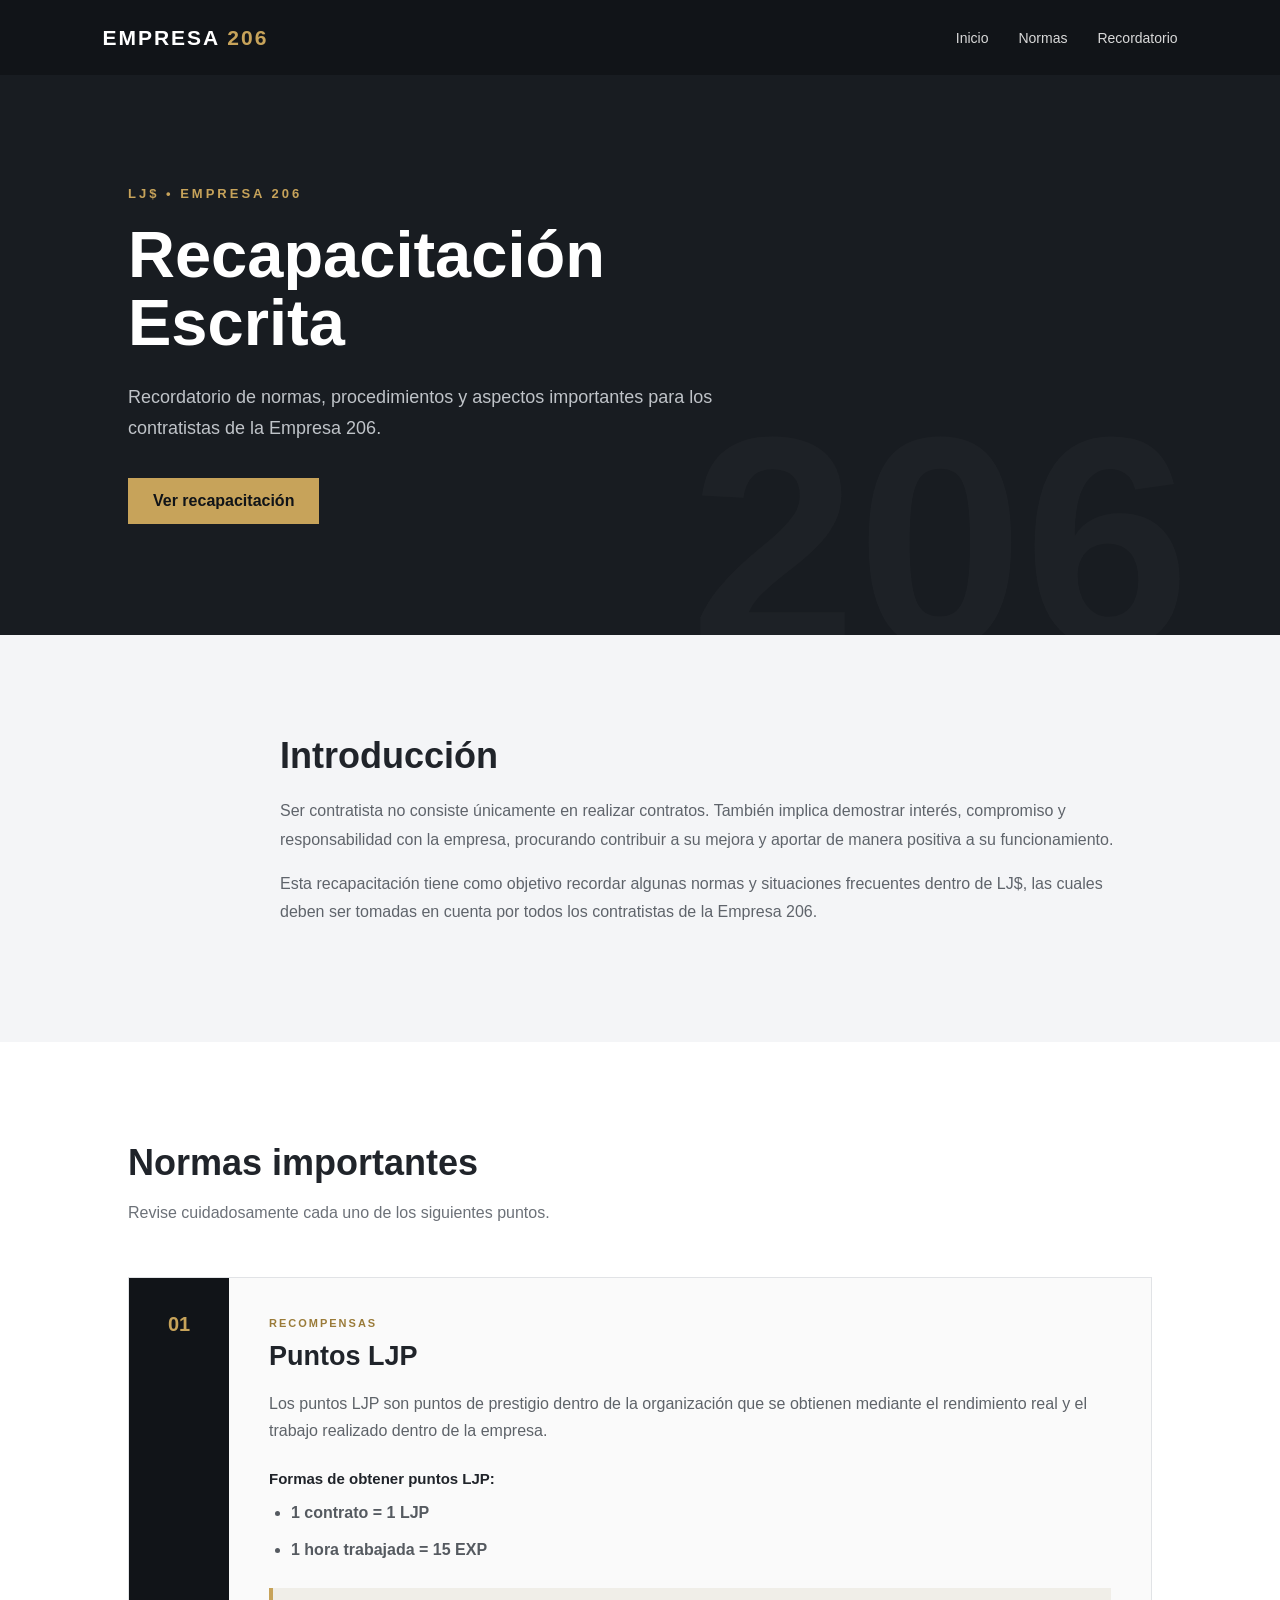
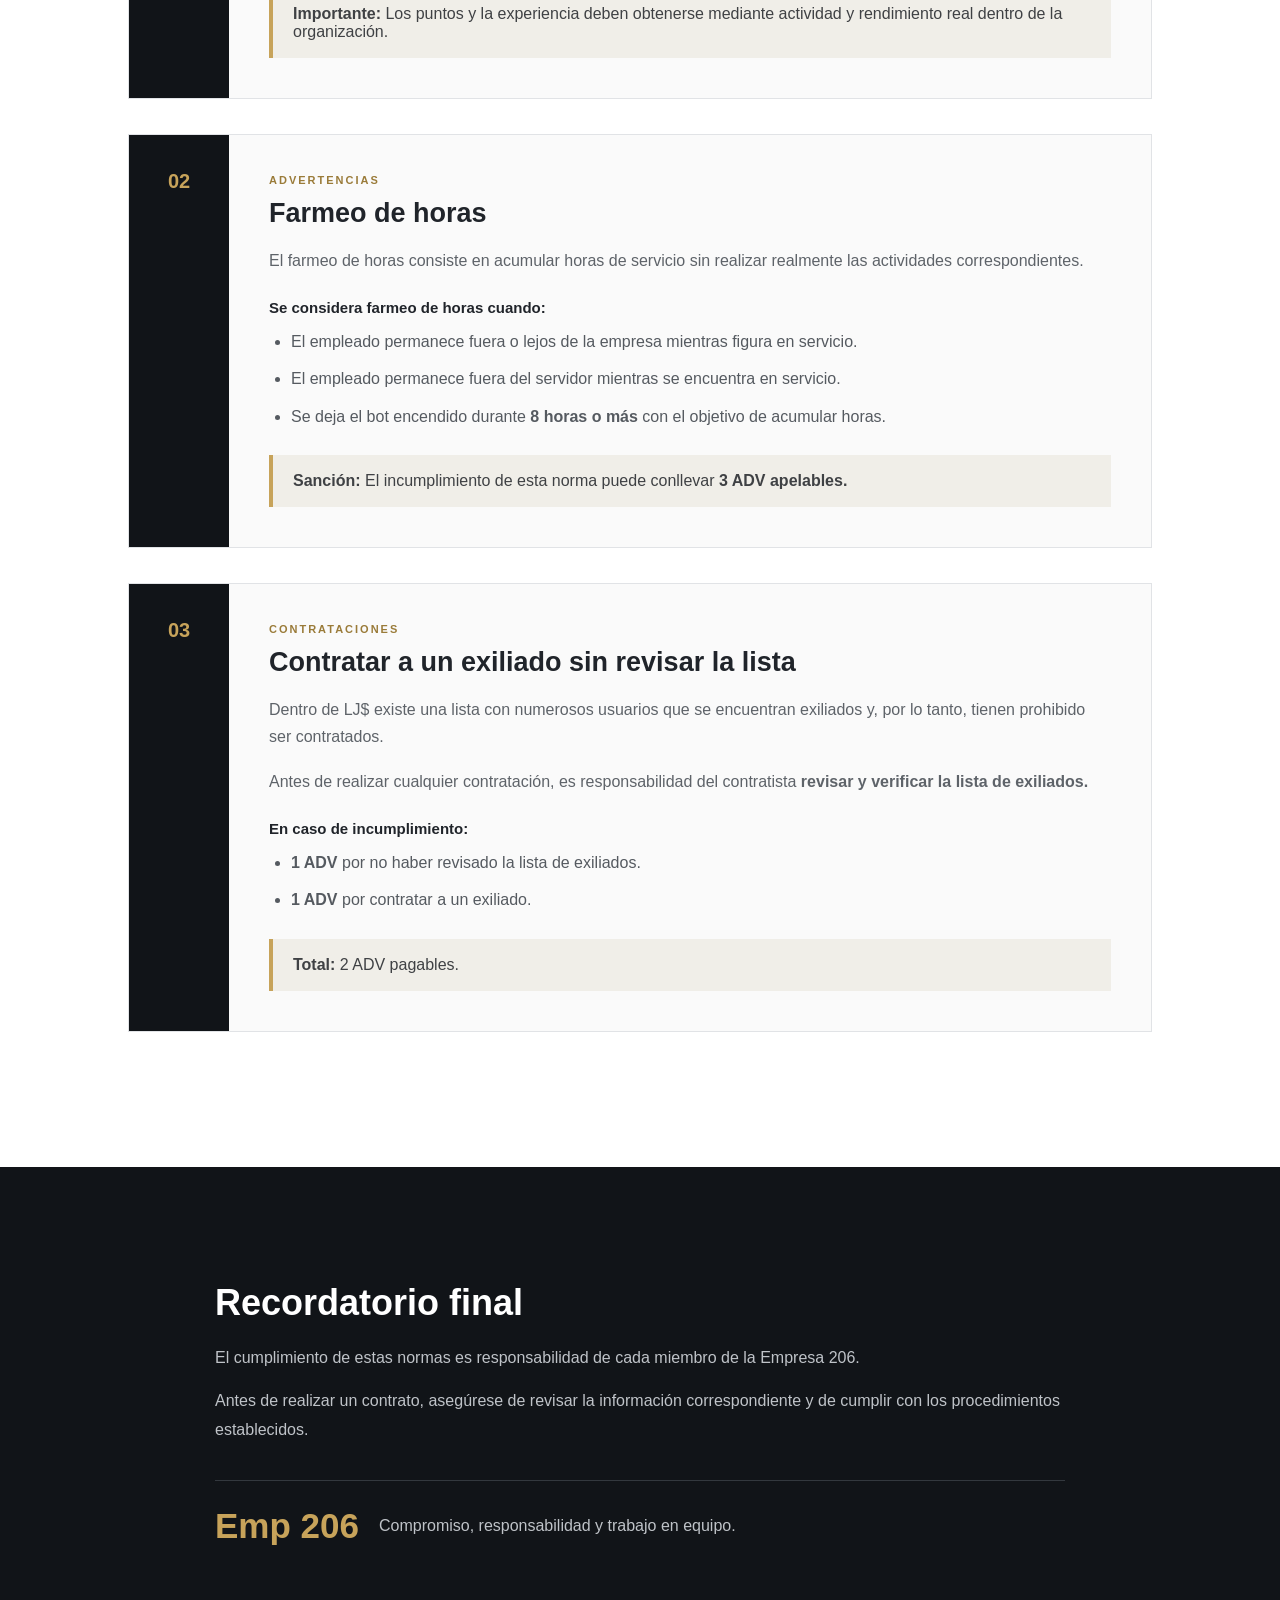
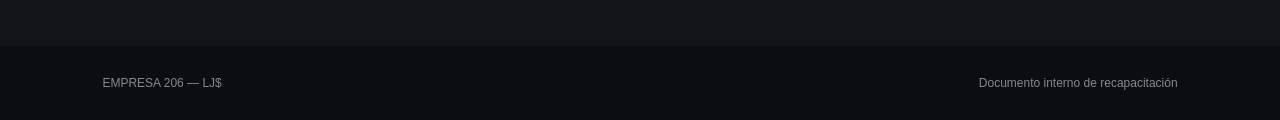
==== index.html @ 74a5daae "Add files via upload" ====
<!DOCTYPE html>
<html lang="es">
<head>
    <meta charset="UTF-8">
    <meta name="viewport" content="width=device-width, initial-scale=1.0">

    <title>Recapacitación - Empresa 206</title>

    <link rel="icon" type="image/png" href="image.png">

    <link rel="stylesheet" href="Style.css">
</head>

<body>

    <!-- ENCABEZADO -->

    <header>

        <div class="logo">
            EMPRESA <span>206</span>
        </div>

        <nav>
            <a href="#inicio">Inicio</a>
            <a href="#normas">Normas</a>
            <a href="#recordatorio">Recordatorio</a>
        </nav>

    </header>


    <!-- CONTENIDO PRINCIPAL -->

    <main>

        <!-- PORTADA -->

        <section class="hero" id="inicio">

            <div class="hero-contenido">

                <p class="etiqueta">
                    LJ$ • EMPRESA 206
                </p>

                <h1>
                    Recapacitación<br>
                    Escrita
                </h1>

                <p>
                    Recordatorio de normas, procedimientos y aspectos
                    importantes para los contratistas de la Empresa 206.
                </p>

                <a href="#normas" class="boton">
                    Ver recapacitación
                </a>

            </div>

        </section>


        <!-- INTRODUCCIÓN -->

        <section class="introduccion">

            <p class="numero">
            </p>

            <div>

                <h2>
                    Introducción
                </h2>

                <p>
                    Ser contratista no consiste únicamente en realizar
                    contratos. También implica demostrar interés,
                    compromiso y responsabilidad con la empresa, procurando
                    contribuir a su mejora y aportar de manera positiva a
                    su funcionamiento.
                </p>

                <p>
                    Esta recapacitación tiene como objetivo recordar algunas
                    normas y situaciones frecuentes dentro de LJ$, las cuales
                    deben ser tomadas en cuenta por todos los contratistas de la
                    Empresa 206.
                </p>

            </div>

        </section>


        <!-- NORMAS -->

        <section class="normas" id="normas">

            <div class="titulo-seccion">

                <p class="numero">
                </p>

                <h2>
                    Normas importantes
                </h2>

                <p>
                    Revise cuidadosamente cada uno de los siguientes puntos.
                </p>

            </div>


            <!-- NORMA 1 -->

            <article class="norma">

                <div class="numero-norma">
                    01
                </div>

                <div class="contenido-norma">

                    <span class="categoria">
                        RECOMPENSAS
                    </span>

                    <h3>
                        Puntos LJP
                    </h3>

                    <p>
                        Los puntos LJP son puntos de prestigio dentro de la
                        organización que se obtienen mediante el rendimiento
                        real y el trabajo realizado dentro de la empresa.
                    </p>

                    <h4>
                        Formas de obtener puntos LJP:
                    </h4>

                    <ul>

                        <li>
                            <strong>1 contrato = 1 LJP</strong>
                        </li>

                        <li>
                            <strong>1 hora trabajada = 15 EXP</strong>
                        </li>

                    </ul>

                    <div class="sancion">

                        <strong>Importante:</strong>

                        Los puntos y la experiencia deben obtenerse mediante
                        actividad y rendimiento real dentro de la organización.

                    </div>

                </div>

            </article>


            <!-- NORMA 2 -->

            <article class="norma">

                <div class="numero-norma">
                    02
                </div>

                <div class="contenido-norma">

                    <span class="categoria">
                        ADVERTENCIAS
                    </span>

                    <h3>
                        Farmeo de horas
                    </h3>

                    <p>
                        El farmeo de horas consiste en acumular horas de
                        servicio sin realizar realmente las actividades
                        correspondientes.
                    </p>

                    <h4>
                        Se considera farmeo de horas cuando:
                    </h4>

                    <ul>

                        <li>
                            El empleado permanece fuera o lejos de la
                            empresa mientras figura en servicio.
                        </li>

                        <li>
                            El empleado permanece fuera del servidor
                            mientras se encuentra en servicio.
                        </li>

                        <li>
                            Se deja el bot encendido durante
                            <strong>8 horas o más</strong> con el objetivo
                            de acumular horas.
                        </li>

                    </ul>

                    <div class="sancion">

                        <strong>Sanción:</strong>

                        El incumplimiento de esta norma puede conllevar
                        <strong>3 ADV apelables.</strong>

                    </div>

                </div>

            </article>


            <!-- NORMA 3 -->

            <article class="norma">

                <div class="numero-norma">
                    03
                </div>

                <div class="contenido-norma">

                    <span class="categoria">
                        CONTRATACIONES
                    </span>

                    <h3>
                        Contratar a un exiliado sin revisar la lista
                    </h3>

                    <p>
                        Dentro de LJ$ existe una lista con numerosos usuarios
                        que se encuentran exiliados y, por lo tanto, tienen
                        prohibido ser contratados.
                    </p>

                    <p>
                        Antes de realizar cualquier contratación, es
                        responsabilidad del contratista
                        <strong>revisar y verificar la lista de
                        exiliados.</strong>
                    </p>

                    <h4>
                        En caso de incumplimiento:
                    </h4>

                    <ul>

                        <li>
                            <strong>1 ADV</strong> por no haber revisado
                            la lista de exiliados.
                        </li>

                        <li>
                            <strong>1 ADV</strong> por contratar a un
                            exiliado.
                        </li>

                    </ul>

                    <div class="sancion">

                        <strong>Total:</strong>

                        2 ADV pagables.

                    </div>

                </div>

            </article>

        </section>


        <!-- RECORDATORIO FINAL -->

        <section class="recordatorio" id="recordatorio">

            <div class="recordatorio-contenido">

                <p class="numero">
                </p>

                <h2>
                    Recordatorio final
                </h2>

                <p>
                    El cumplimiento de estas normas es responsabilidad de
                    cada miembro de la Empresa 206.
                </p>

                <p>
                    Antes de realizar un contrato, asegúrese de revisar
                    la información correspondiente y de cumplir con los
                    procedimientos establecidos.
                </p>

                <div class="mensaje">

                    <span>
                        Emp 206
                    </span>

                    <p>
                        Compromiso, responsabilidad y trabajo en equipo.
                    </p>

                </div>

            </div>

        </section>

    </main>



    <footer>

        <p>
            EMPRESA 206 — LJ$
        </p>

        <p>
            Documento interno de recapacitación
        </p>

    </footer>


    <script src="Java.js"></script>

</body>
</html>
---- Style.css ----
* {
    margin: 0;
    padding: 0;
    box-sizing: border-box;
}

html {
    scroll-behavior: smooth;
}

body {
    font-family: Arial, Helvetica, sans-serif;
    background: #f4f5f7;
    color: #20242a;
}


/* HEADER */

header {
    height: 75px;
    background: #111418;
    display: flex;
    align-items: center;
    justify-content: space-between;
    padding: 0 8%;
    position: sticky;
    top: 0;
    z-index: 1000;
}

.logo {
    color: white;
    font-size: 21px;
    font-weight: bold;
    letter-spacing: 2px;
}

.logo span {
    color: #c7a35a;
}

nav {
    display: flex;
    gap: 30px;
}

nav a {
    color: #d9d9d9;
    text-decoration: none;
    font-size: 14px;
    transition: 0.3s;
}

nav a:hover {
    color: #c7a35a;
}


/* HERO */

.hero {
    min-height: 560px;
    background: #181c21;
    display: flex;
    align-items: center;
    padding: 80px 10%;
    position: relative;
    overflow: hidden;
}

.hero::after {
    content: "206";
    position: absolute;
    right: 7%;
    bottom: -80px;
    font-size: 300px;
    font-weight: bold;
    color: rgba(255, 255, 255, 0.025);
}

.hero-contenido {
    max-width: 700px;
    position: relative;
    z-index: 2;
}

.etiqueta {
    color: #c7a35a;
    font-size: 13px;
    font-weight: bold;
    letter-spacing: 3px;
    margin-bottom: 20px;
}

.hero h1 {
    color: white;
    font-size: 65px;
    line-height: 1.05;
    margin-bottom: 25px;
}

.hero p:not(.etiqueta) {
    color: #bfc3c8;
    font-size: 18px;
    line-height: 1.7;
    max-width: 600px;
}

.boton {
    display: inline-block;
    margin-top: 35px;
    background: #c7a35a;
    color: #111418;
    text-decoration: none;
    padding: 14px 25px;
    font-weight: bold;
    transition: 0.3s;
}

.boton:hover {
    background: #e0c47e;
    transform: translateY(-2px);
}


/* INTRODUCCIÓN */

.introduccion {
    max-width: 1050px;
    margin: auto;
    padding: 100px 30px;
    display: grid;
    grid-template-columns: 100px 1fr;
    gap: 35px;
}

.numero {
    color: #c7a35a;
    font-size: 15px;
    font-weight: bold;
    letter-spacing: 2px;
}

.introduccion h2,
.titulo-seccion h2,
.recordatorio h2 {
    font-size: 36px;
    margin-bottom: 20px;
}

.introduccion p:not(.numero) {
    color: #5f646b;
    font-size: 16px;
    line-height: 1.8;
    margin-bottom: 15px;
}


/* NORMAS */

.normas {
    background: white;
    padding: 100px 10%;
}

.titulo-seccion {
    max-width: 1050px;
    margin: auto;
    margin-bottom: 55px;
}

.titulo-seccion > p:last-child {
    color: #6c7178;
}

.norma {
    max-width: 1050px;
    margin: 0 auto 35px;
    border: 1px solid #e1e3e6;
    background: #fafafa;
    display: grid;
    grid-template-columns: 100px 1fr;
    transition: 0.3s;
}

.norma:hover {
    transform: translateY(-3px);
    box-shadow: 0 10px 30px rgba(0, 0, 0, 0.06);
}

.numero-norma {
    background: #111418;
    color: #c7a35a;
    display: flex;
    justify-content: center;
    align-items: flex-start;
    padding-top: 35px;
    font-size: 20px;
    font-weight: bold;
}

.contenido-norma {
    padding: 35px 40px 40px;
}

.categoria {
    color: #9a7b39;
    font-size: 11px;
    font-weight: bold;
    letter-spacing: 2px;
}

.contenido-norma h3 {
    font-size: 27px;
    margin: 10px 0 18px;
}

.contenido-norma p {
    color: #5e6369;
    line-height: 1.7;
    margin-bottom: 18px;
}

.contenido-norma h4 {
    margin: 25px 0 12px;
    font-size: 15px;
}

.contenido-norma ul {
    padding-left: 22px;
}

.contenido-norma li {
    color: #555a60;
    line-height: 1.7;
    margin-bottom: 10px;
}

.sancion {
    margin-top: 25px;
    padding: 17px 20px;
    border-left: 4px solid #c7a35a;
    background: #f0eee8;
    color: #3f4144;
}


/* RECORDATORIO */

.recordatorio {
    background: #111418;
    padding: 100px 30px;
    color: white;
}

.recordatorio-contenido {
    max-width: 850px;
    margin: auto;
}

.recordatorio h2 {
    margin-top: 12px;
}

.recordatorio p {
    color: #bfc3c8;
    line-height: 1.8;
    margin-bottom: 15px;
}

.mensaje {
    margin-top: 35px;
    border-top: 1px solid #33383e;
    padding-top: 25px;
    display: flex;
    align-items: center;
    gap: 20px;
}

.mensaje span {
    color: #c7a35a;
    font-size: 35px;
    font-weight: bold;
}

.mensaje p {
    margin: 0;
}


/* FOOTER */

footer {
    background: #0b0d0f;
    color: #858a90;
    padding: 30px 8%;
    display: flex;
    justify-content: space-between;
    font-size: 12px;
}


/* RESPONSIVE */

@media (max-width: 700px) {

    header {
        padding: 0 20px;
    }

    nav {
        gap: 12px;
    }

    nav a {
        font-size: 12px;
    }

    .hero {
        padding: 70px 25px;
    }

    .hero h1 {
        font-size: 45px;
    }

    .introduccion {
        grid-template-columns: 1fr;
        padding: 70px 25px;
    }

    .normas {
        padding: 70px 20px;
    }

    .norma {
        grid-template-columns: 1fr;
    }

    .numero-norma {
        padding: 15px;
        justify-content: flex-start;
    }

    .contenido-norma {
        padding: 30px 25px;
    }

    footer {
        flex-direction: column;
        gap: 10px;
    }
}
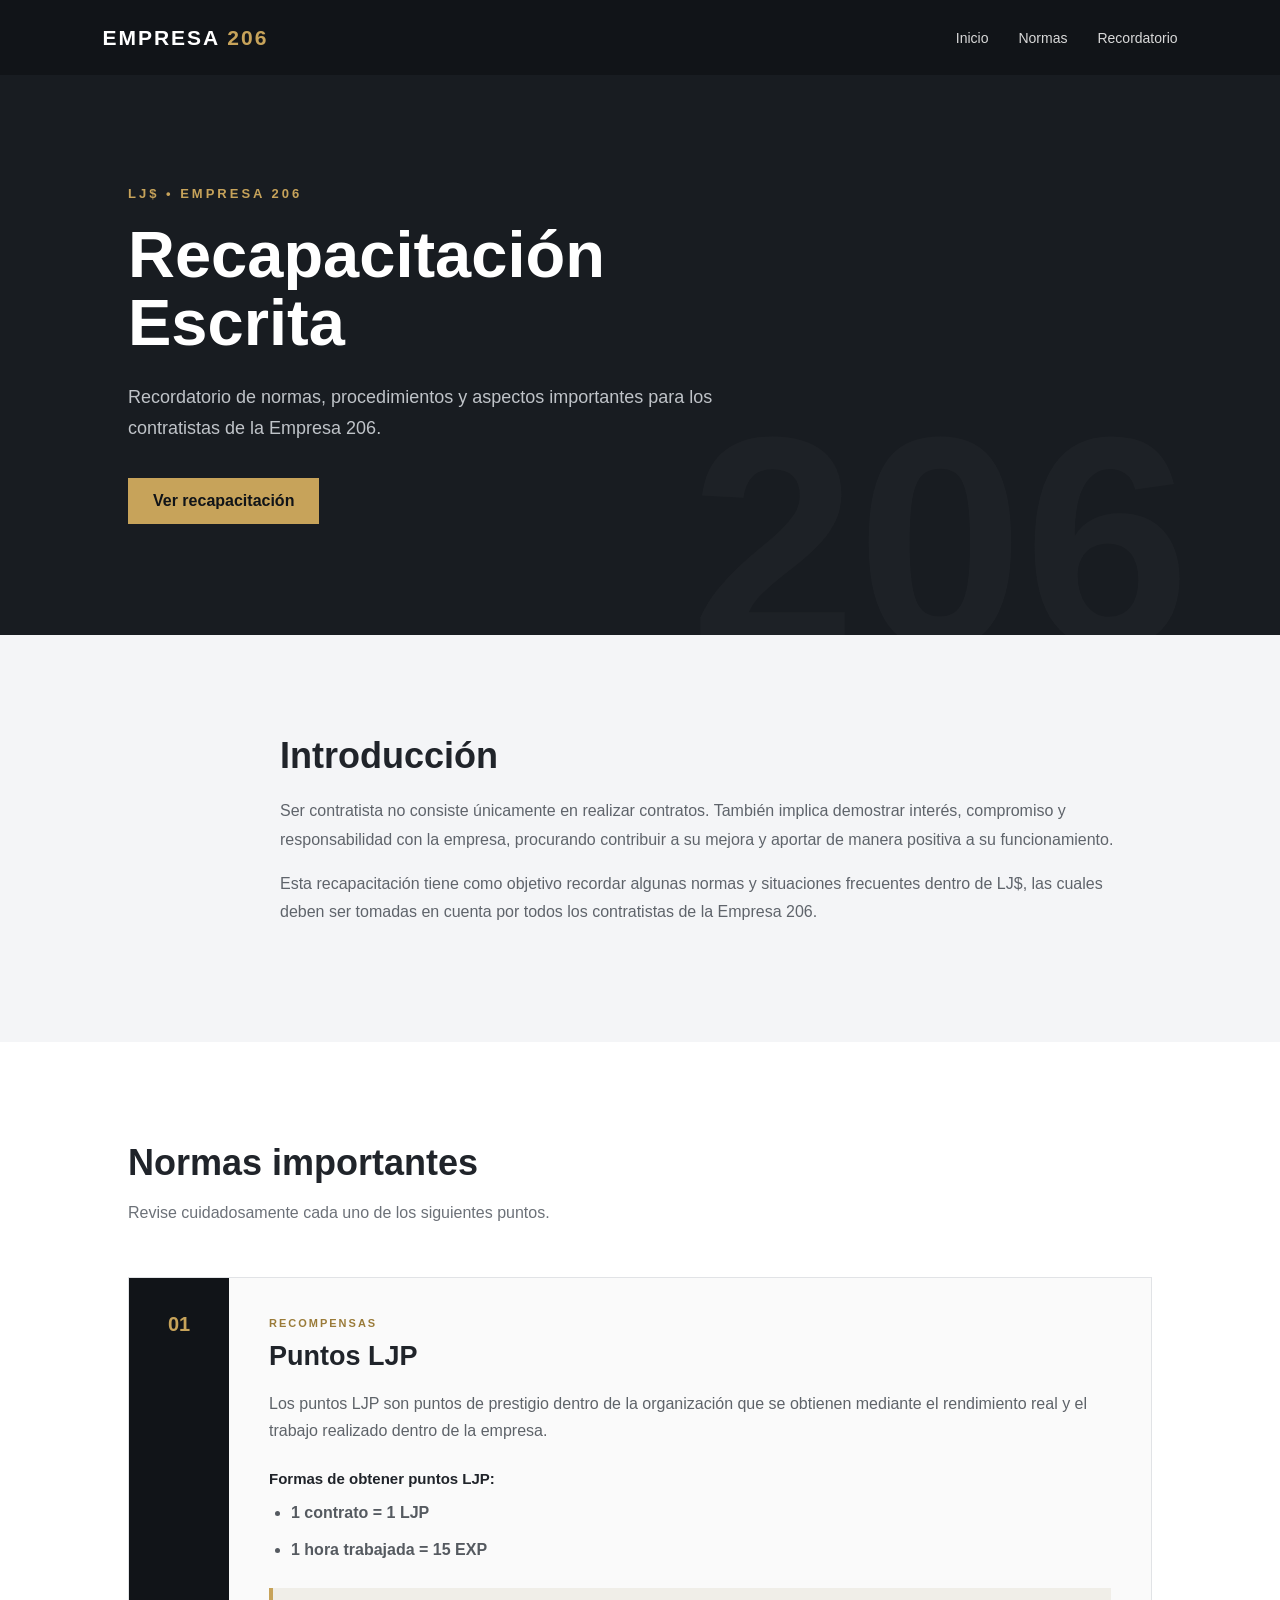
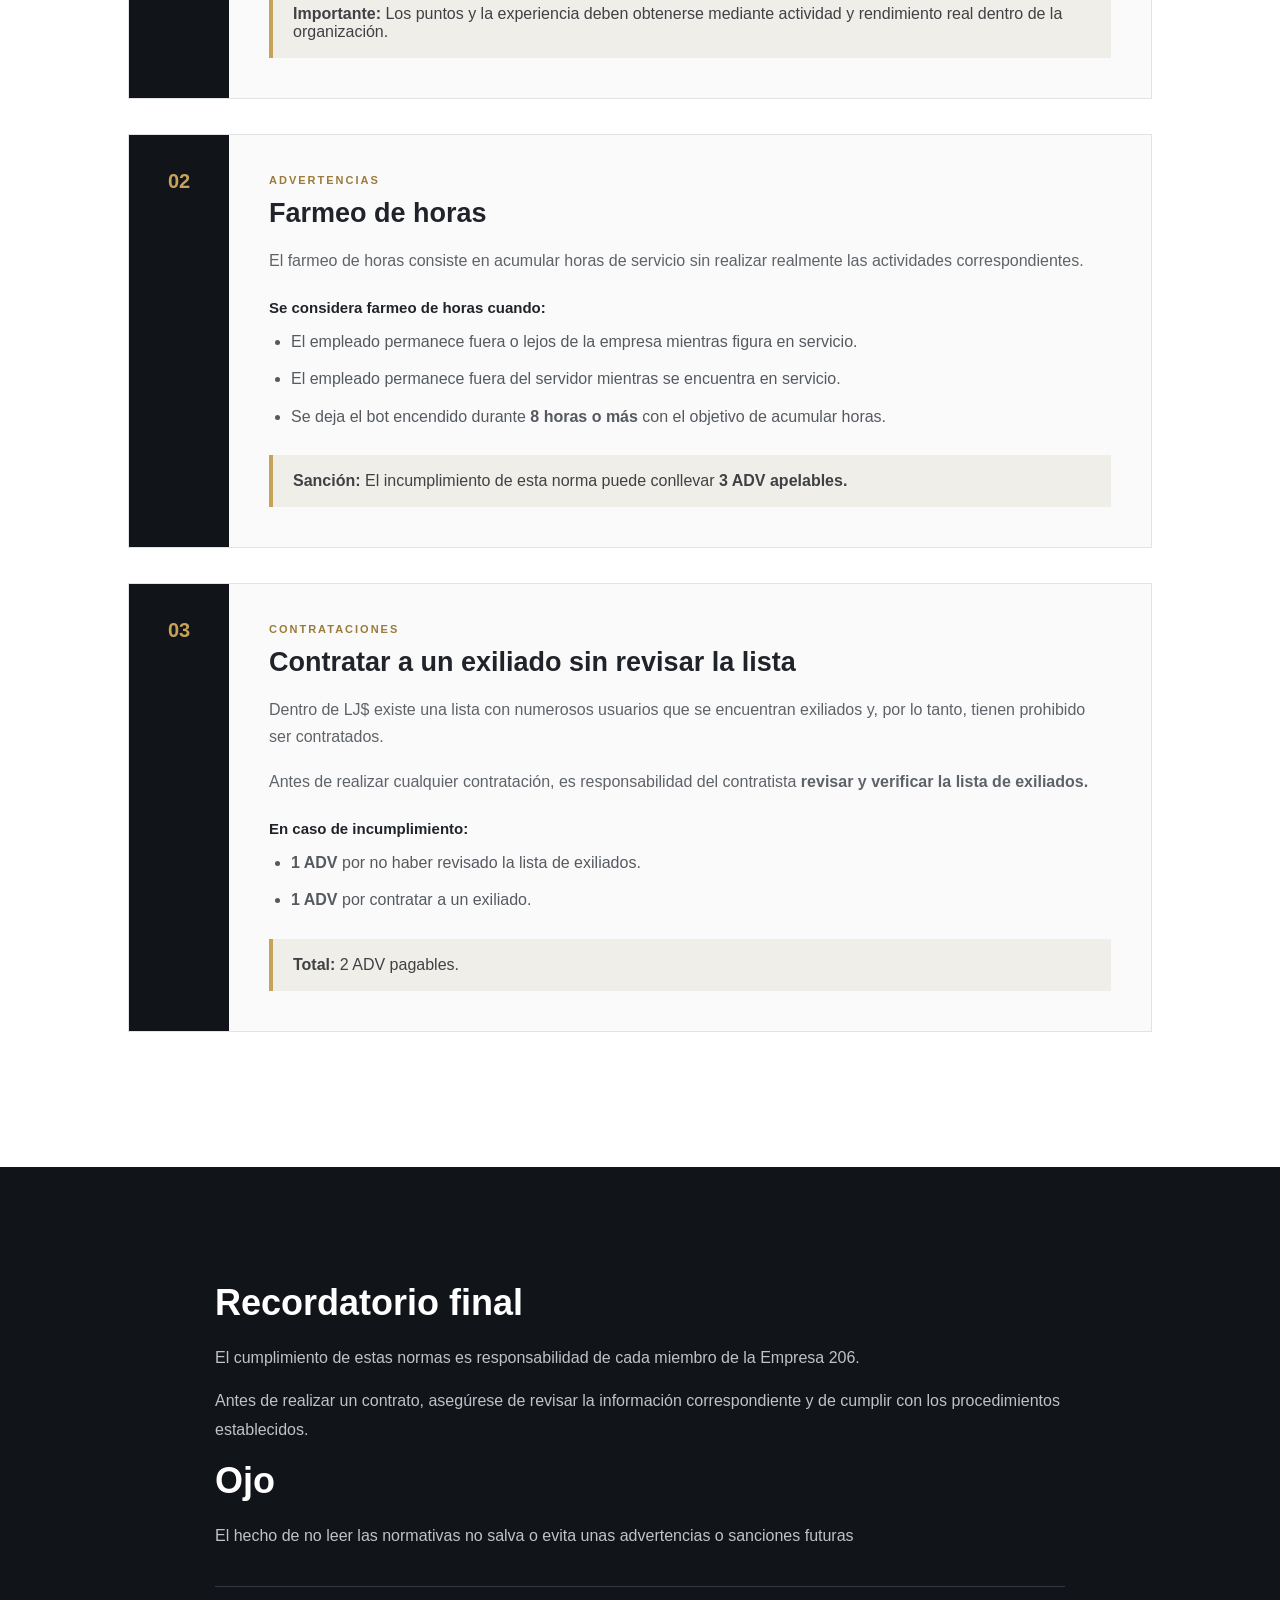
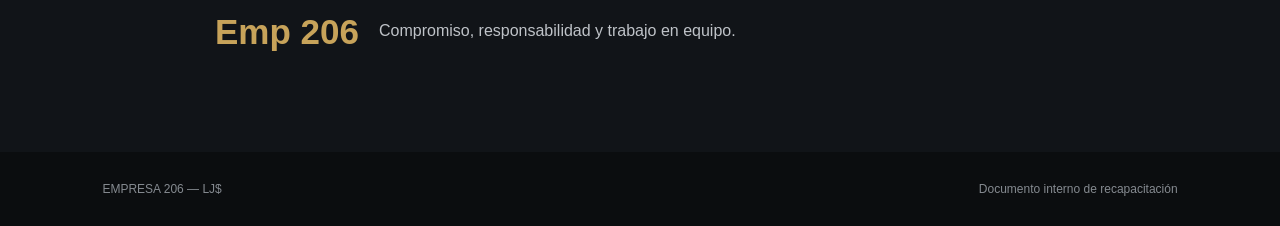
==== commit 64f6fe24: "Update index.html" ====
--- a/index.html
+++ b/index.html
@@ -320,6 +320,10 @@
                     procedimientos establecidos.
                 </p>
 
+                <h2>Ojo</h2>
+
+                <p>El hecho de no leer las normativas no salva o evita unas advertencias o sanciones futuras</p>
+
                 <div class="mensaje">
 
                     <span>
@@ -356,4 +360,4 @@
     <script src="Java.js"></script>
 
 </body>
-</html>+</html>
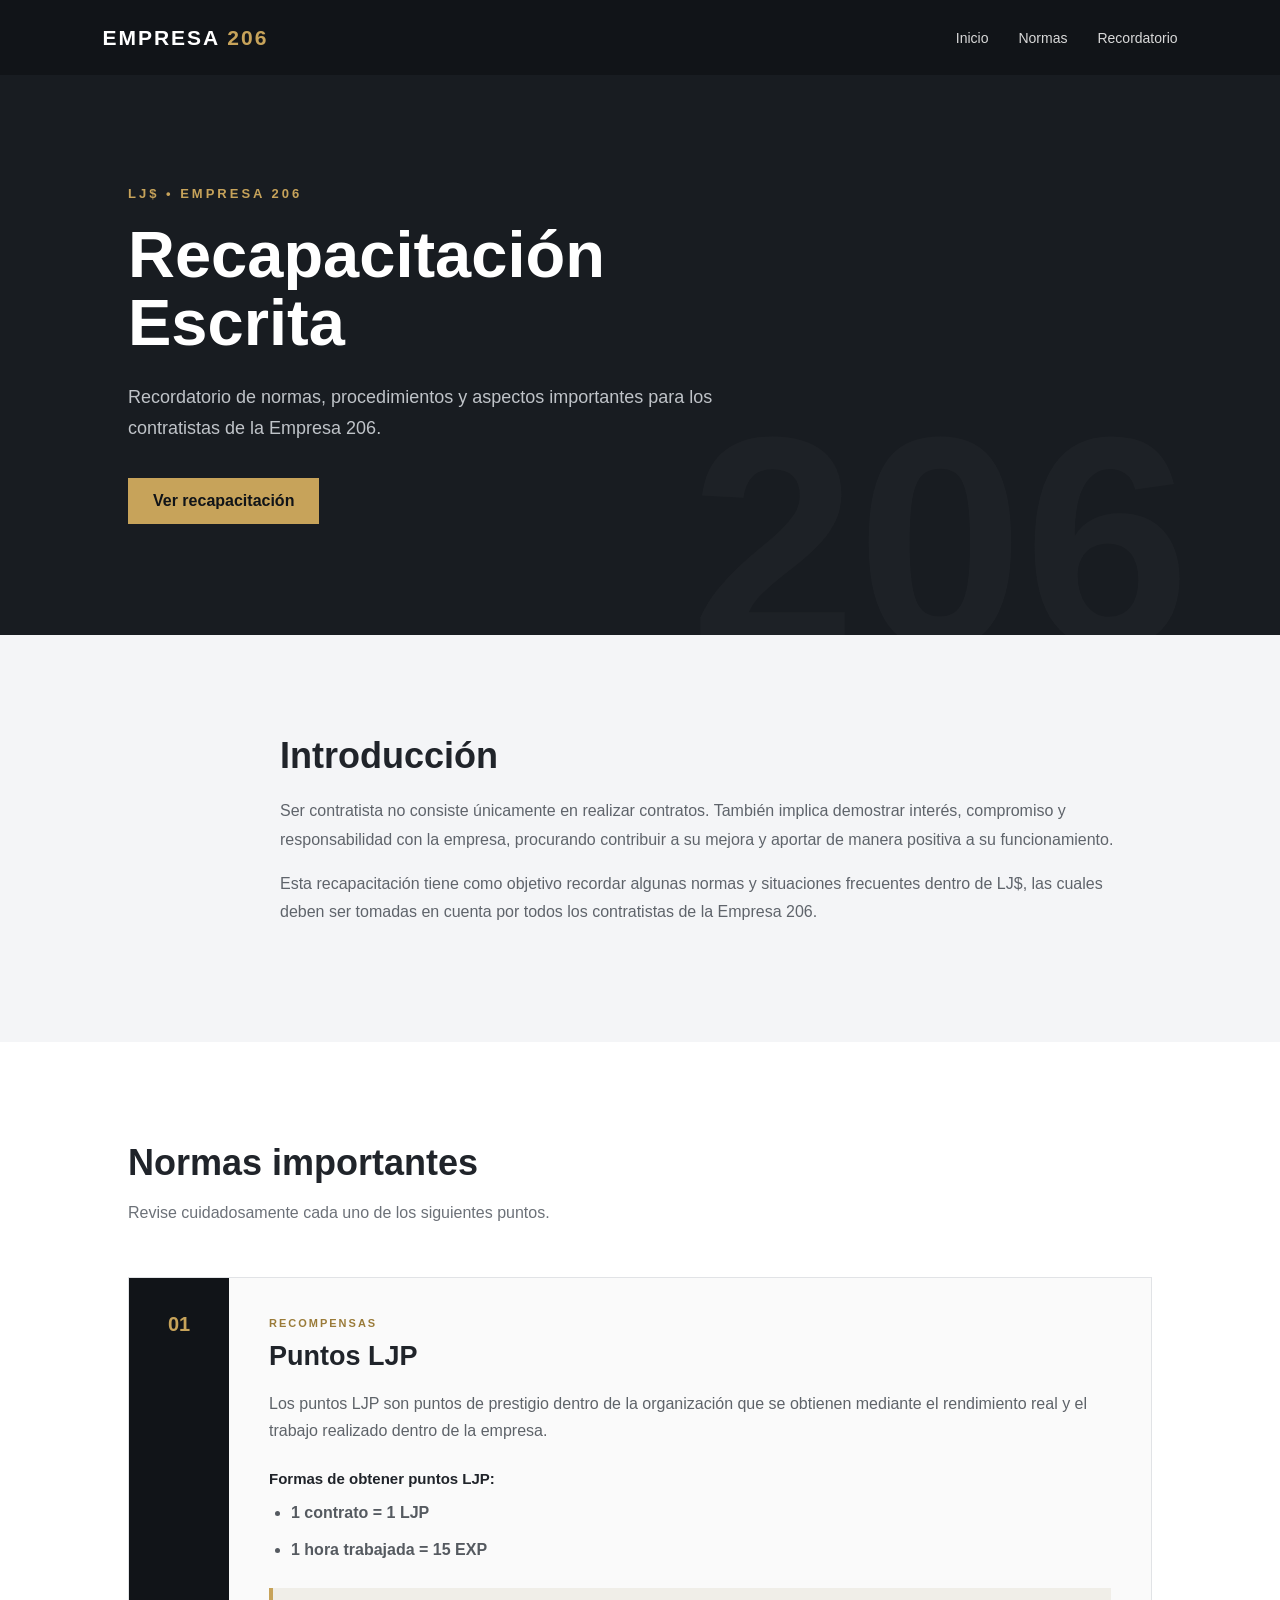
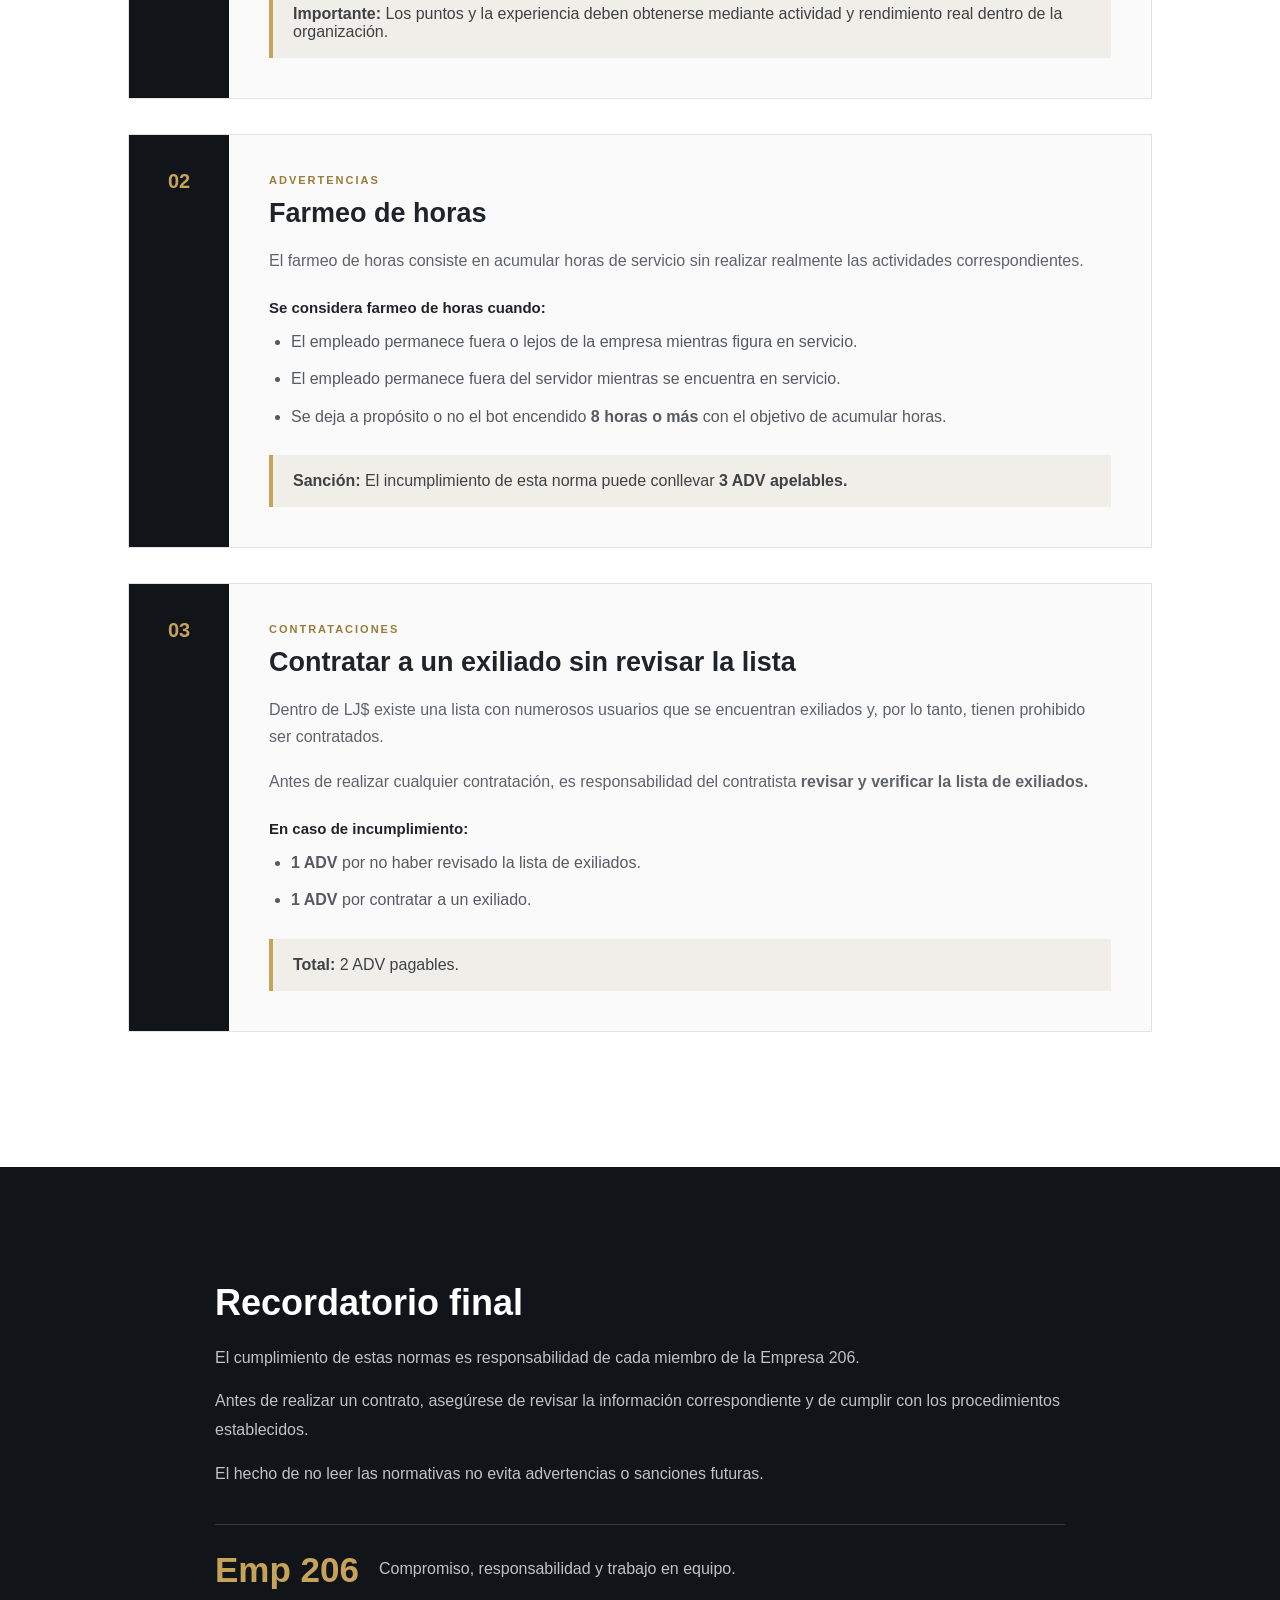
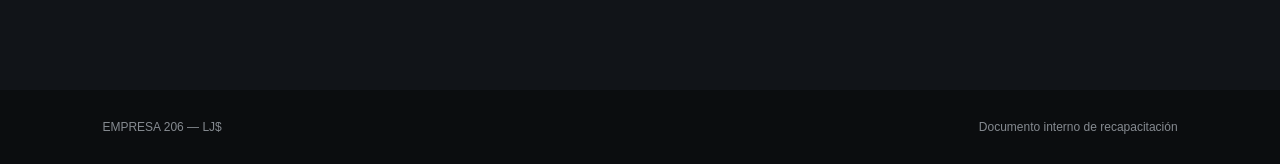
==== commit 9fb64d25: "Update index.html" ====
--- a/index.html
+++ b/index.html
@@ -211,7 +211,7 @@
                         </li>
 
                         <li>
-                            Se deja el bot encendido durante
+                            Se deja a propósito o no el bot encendido
                             <strong>8 horas o más</strong> con el objetivo
                             de acumular horas.
                         </li>
@@ -320,9 +320,8 @@
                     procedimientos establecidos.
                 </p>
 
-                <h2>Ojo</h2>
-
-                <p>El hecho de no leer las normativas no salva o evita unas advertencias o sanciones futuras</p>
+                <p>El hecho de no leer las normativas no evita
+                     advertencias o sanciones futuras.</p>
 
                 <div class="mensaje">
 
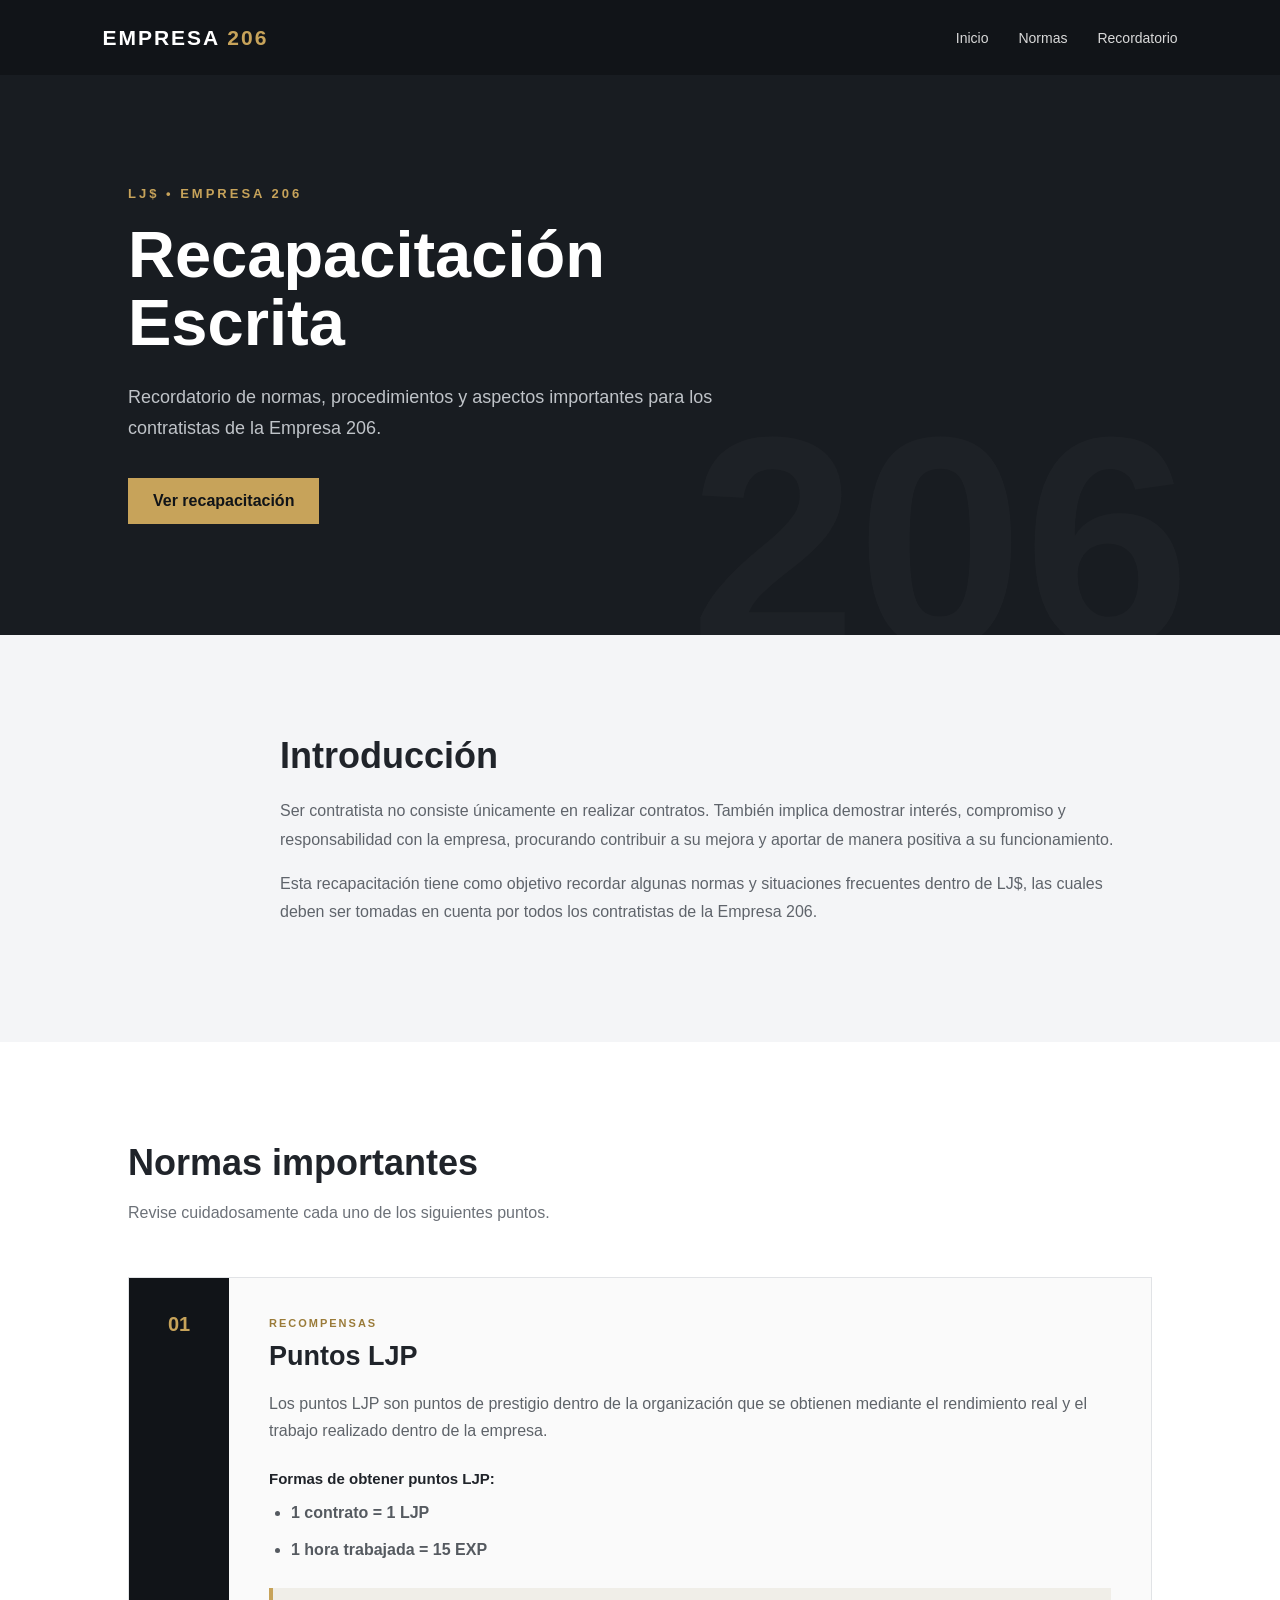
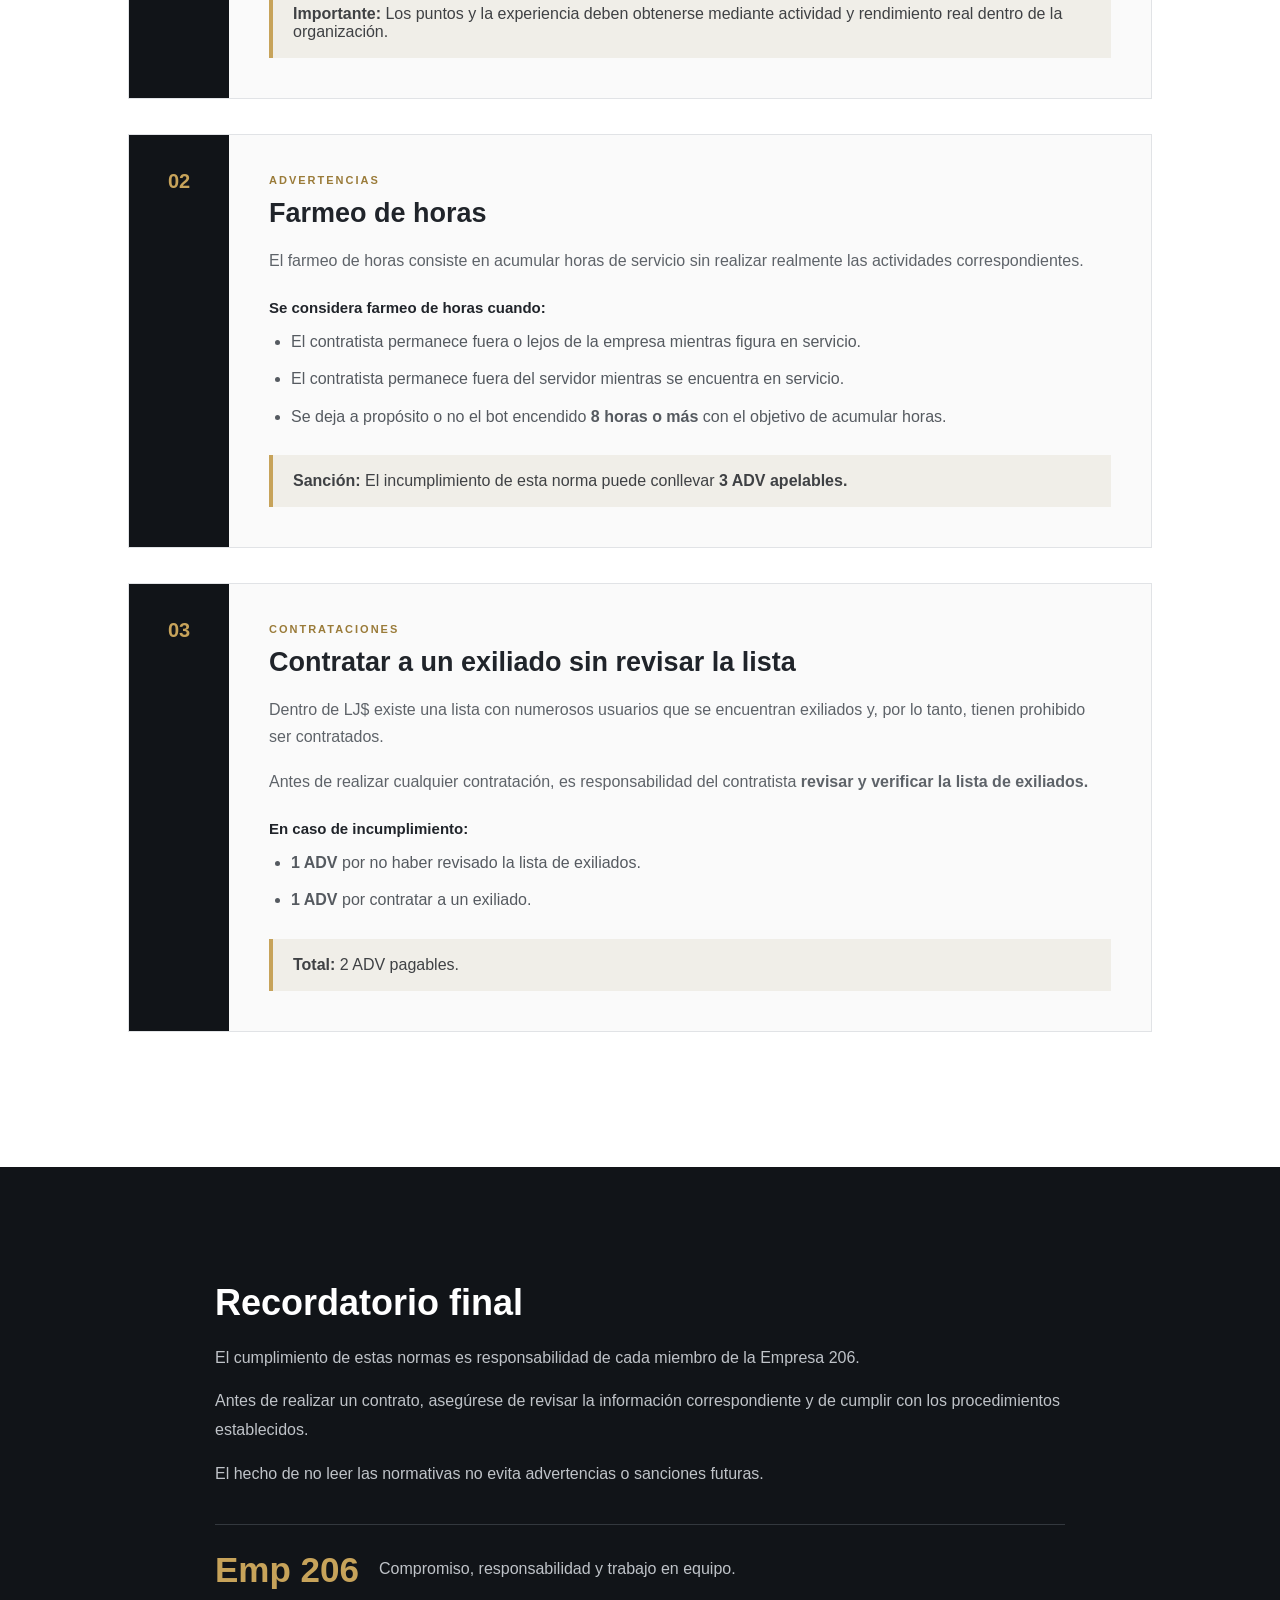
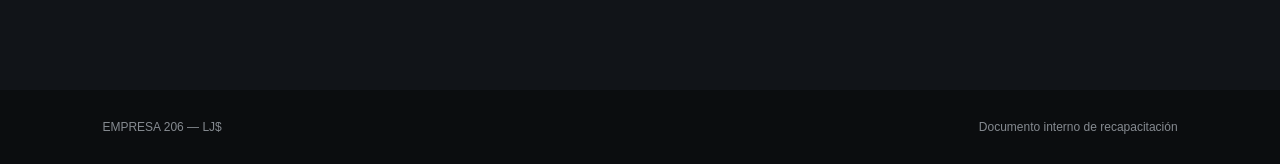
==== commit 8b41f335: "Update index.html" ====
--- a/index.html
+++ b/index.html
@@ -201,12 +201,12 @@
                     <ul>
 
                         <li>
-                            El empleado permanece fuera o lejos de la
+                            El contratista permanece fuera o lejos de la
                             empresa mientras figura en servicio.
                         </li>
 
                         <li>
-                            El empleado permanece fuera del servidor
+                            El contratista permanece fuera del servidor
                             mientras se encuentra en servicio.
                         </li>
 
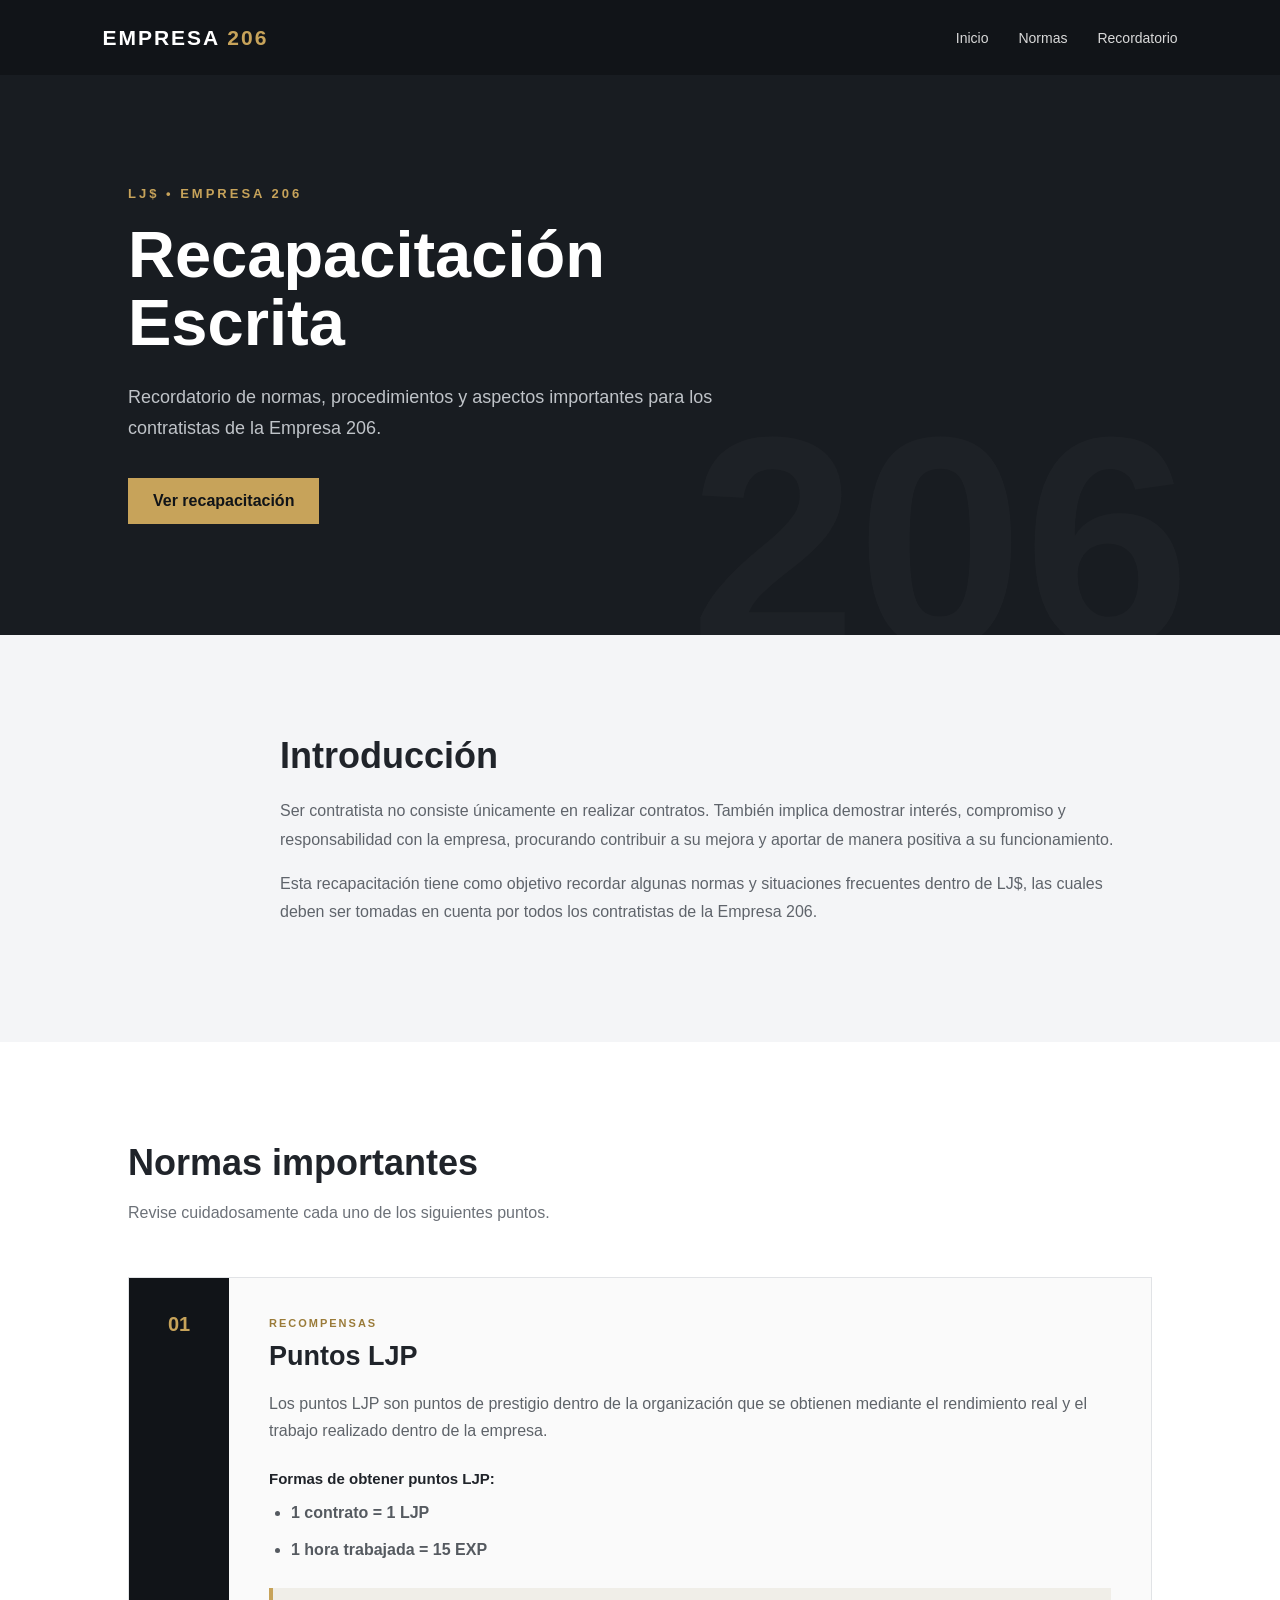
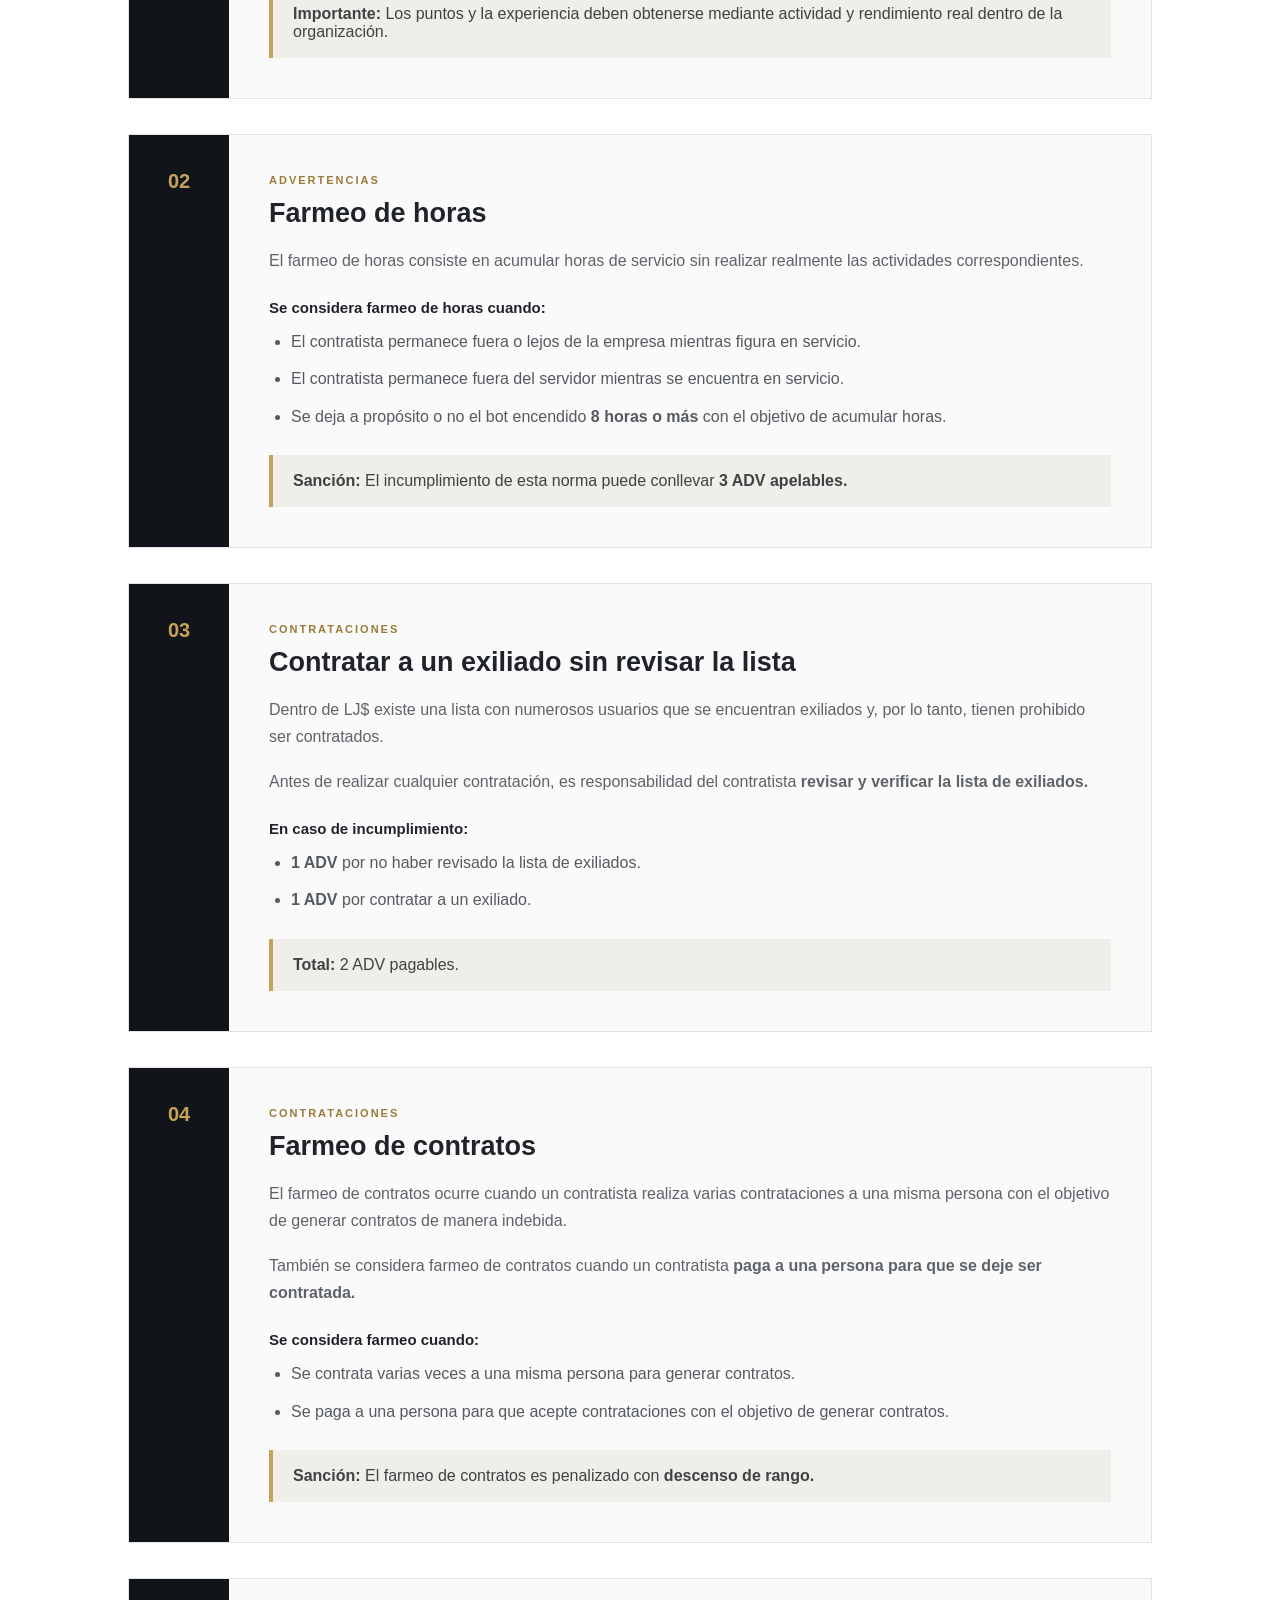
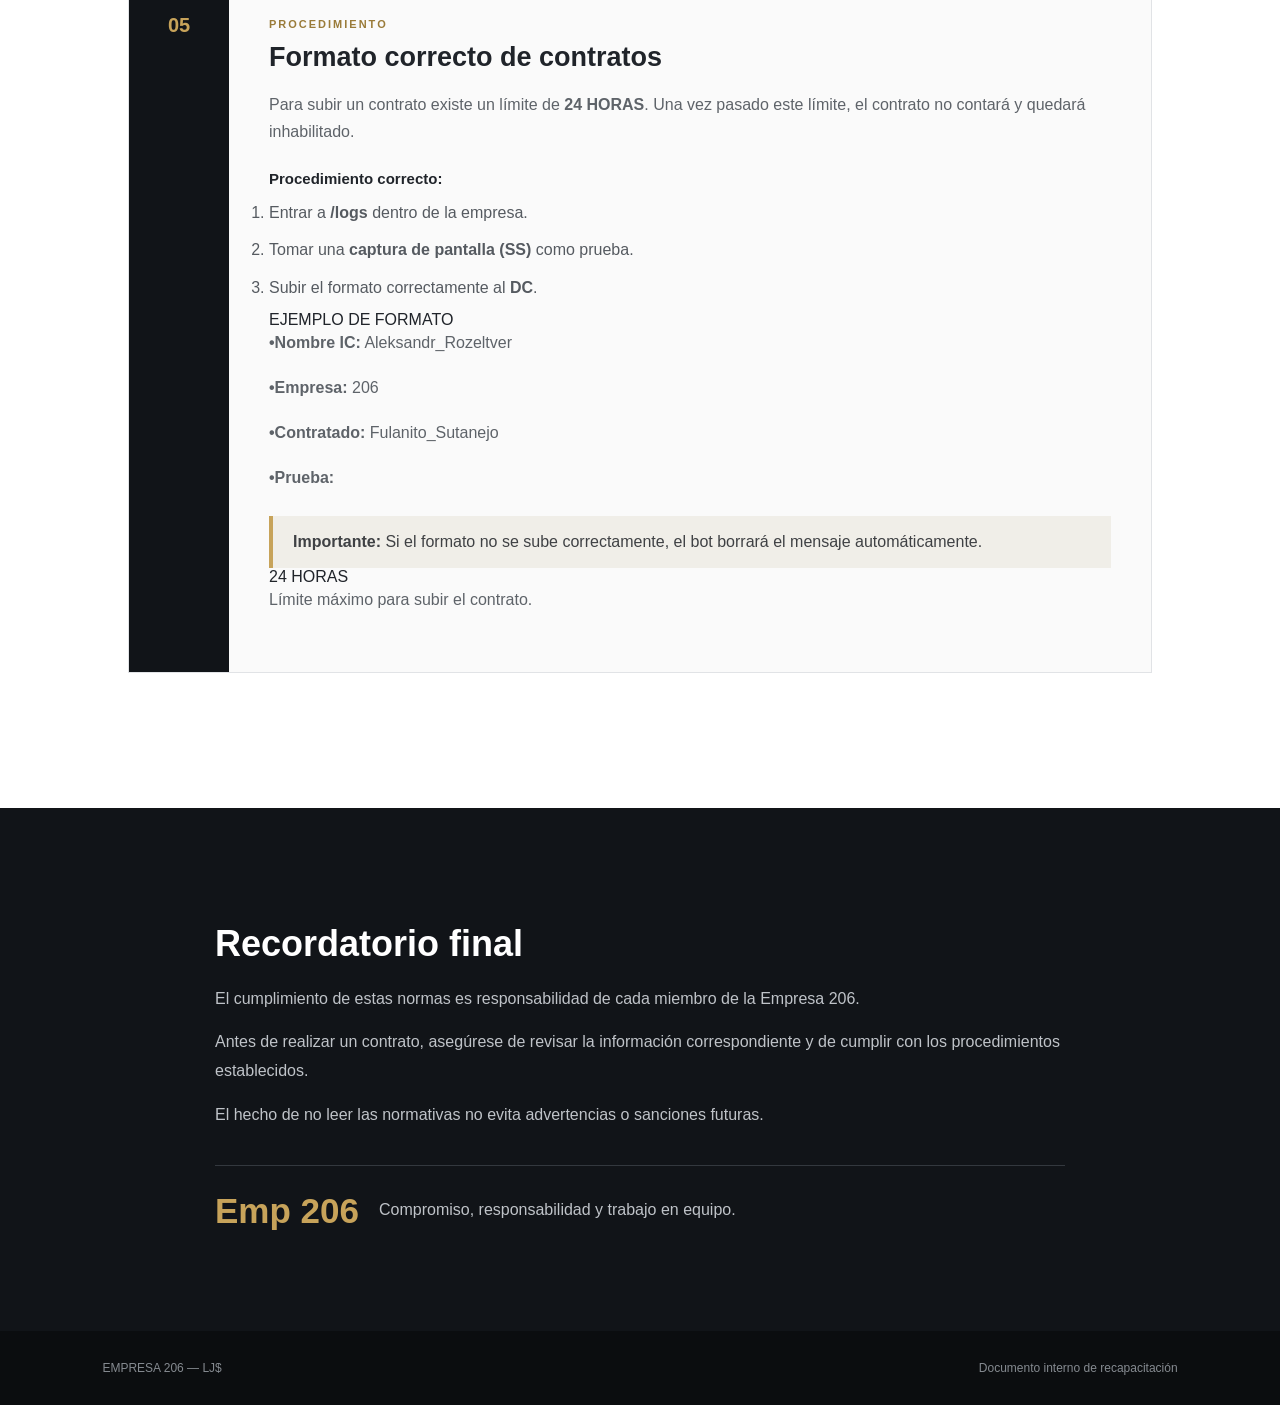
==== commit 91fecf6b: "Update index.html" ====
--- a/index.html
+++ b/index.html
@@ -1,6 +1,8 @@
 <!DOCTYPE html>
 <html lang="es">
+
 <head>
+
     <meta charset="UTF-8">
     <meta name="viewport" content="width=device-width, initial-scale=1.0">
 
@@ -9,9 +11,11 @@
     <link rel="icon" type="image/png" href="image.png">
 
     <link rel="stylesheet" href="Style.css">
+
 </head>
 
 <body>
+
 
     <!-- ENCABEZADO -->
 
@@ -22,17 +26,29 @@
         </div>
 
         <nav>
-            <a href="#inicio">Inicio</a>
-            <a href="#normas">Normas</a>
-            <a href="#recordatorio">Recordatorio</a>
+
+            <a href="#inicio">
+                Inicio
+            </a>
+
+            <a href="#normas">
+                Normas
+            </a>
+
+            <a href="#recordatorio">
+                Recordatorio
+            </a>
+
         </nav>
 
     </header>
 
 
+
     <!-- CONTENIDO PRINCIPAL -->
 
     <main>
+
 
         <!-- PORTADA -->
 
@@ -61,6 +77,7 @@
             </div>
 
         </section>
+
 
 
         <!-- INTRODUCCIÓN -->
@@ -96,6 +113,7 @@
         </section>
 
 
+
         <!-- NORMAS -->
 
         <section class="normas" id="normas">
@@ -116,6 +134,7 @@
             </div>
 
 
+
             <!-- NORMA 1 -->
 
             <article class="norma">
@@ -170,6 +189,7 @@
             </article>
 
 
+
             <!-- NORMA 2 -->
 
             <article class="norma">
@@ -230,6 +250,7 @@
                 </div>
 
             </article>
+
 
 
             <!-- NORMA 3 -->
@@ -293,7 +314,176 @@
 
             </article>
 
+
+
+            <!-- NORMA 4 -->
+
+            <article class="norma">
+
+                <div class="numero-norma">
+                    04
+                </div>
+
+                <div class="contenido-norma">
+
+                    <span class="categoria">
+                        CONTRATACIONES
+                    </span>
+
+                    <h3>
+                        Farmeo de contratos
+                    </h3>
+
+                    <p>
+                        El farmeo de contratos ocurre cuando un contratista
+                        realiza varias contrataciones a una misma persona
+                        con el objetivo de generar contratos de manera
+                        indebida.
+                    </p>
+
+                    <p>
+                        También se considera farmeo de contratos cuando un
+                        contratista <strong>paga a una persona para que
+                        se deje ser contratada.</strong>
+                    </p>
+
+                    <h4>
+                        Se considera farmeo cuando:
+                    </h4>
+
+                    <ul>
+
+                        <li>
+                            Se contrata varias veces a una misma persona
+                            para generar contratos.
+                        </li>
+
+                        <li>
+                            Se paga a una persona para que acepte
+                            contrataciones con el objetivo de generar
+                            contratos.
+                        </li>
+
+                    </ul>
+
+                    <div class="sancion sancion-roja">
+
+                        <strong>Sanción:</strong>
+
+                        El farmeo de contratos es penalizado con
+                        <strong>descenso de rango.</strong>
+
+                    </div>
+
+                </div>
+
+            </article>
+
+
+
+            <!-- NORMA 5 -->
+
+            <article class="norma">
+
+                <div class="numero-norma">
+                    05
+                </div>
+
+                <div class="contenido-norma">
+
+                    <span class="categoria">
+                        PROCEDIMIENTO
+                    </span>
+
+                    <h3>
+                        Formato correcto de contratos
+                    </h3>
+
+                    <p>
+                        Para subir un contrato existe un límite de
+                        <strong>24 HORAS</strong>. Una vez pasado este
+                        límite, el contrato no contará y quedará
+                        inhabilitado.
+                    </p>
+
+                    <h4>
+                        Procedimiento correcto:
+                    </h4>
+
+                    <ol class="pasos">
+
+                        <li>
+                            Entrar a <strong>/logs</strong> dentro de la
+                            empresa.
+                        </li>
+
+                        <li>
+                            Tomar una <strong>captura de pantalla (SS)</strong>
+                            como prueba.
+                        </li>
+
+                        <li>
+                            Subir el formato correctamente al
+                            <strong>DC</strong>.
+                        </li>
+
+                    </ol>
+
+                    <div class="formato">
+
+                        <div class="formato-titulo">
+                            EJEMPLO DE FORMATO
+                        </div>
+
+                        <p>
+                            <strong>•Nombre IC:</strong>
+                            Aleksandr_Rozeltver
+                        </p>
+
+                        <p>
+                            <strong>•Empresa:</strong>
+                            206
+                        </p>
+
+                        <p>
+                            <strong>•Contratado:</strong>
+                            Fulanito_Sutanejo
+                        </p>
+
+                        <p>
+                            <strong>•Prueba:</strong>
+                        </p>
+
+                    </div>
+
+                    <div class="sancion">
+
+                        <strong>Importante:</strong>
+
+                        Si el formato no se sube correctamente, el bot
+                        borrará el mensaje automáticamente.
+
+                    </div>
+
+                    <div class="limite">
+
+                        <span>
+                            24 HORAS
+                        </span>
+
+                        <p>
+                            Límite máximo para subir el contrato.
+                        </p>
+
+                    </div>
+
+                </div>
+
+            </article>
+
+
         </section>
+
 
 
         <!-- RECORDATORIO FINAL -->
@@ -320,8 +510,10 @@
                     procedimientos establecidos.
                 </p>
 
-                <p>El hecho de no leer las normativas no evita
-                     advertencias o sanciones futuras.</p>
+                <p>
+                    El hecho de no leer las normativas no evita
+                    advertencias o sanciones futuras.
+                </p>
 
                 <div class="mensaje">
 
@@ -343,6 +535,8 @@
 
 
 
+    <!-- PIE DE PÁGINA -->
+
     <footer>
 
         <p>
@@ -356,7 +550,9 @@
     </footer>
 
 
+
     <script src="Java.js"></script>
 
 </body>
+
 </html>
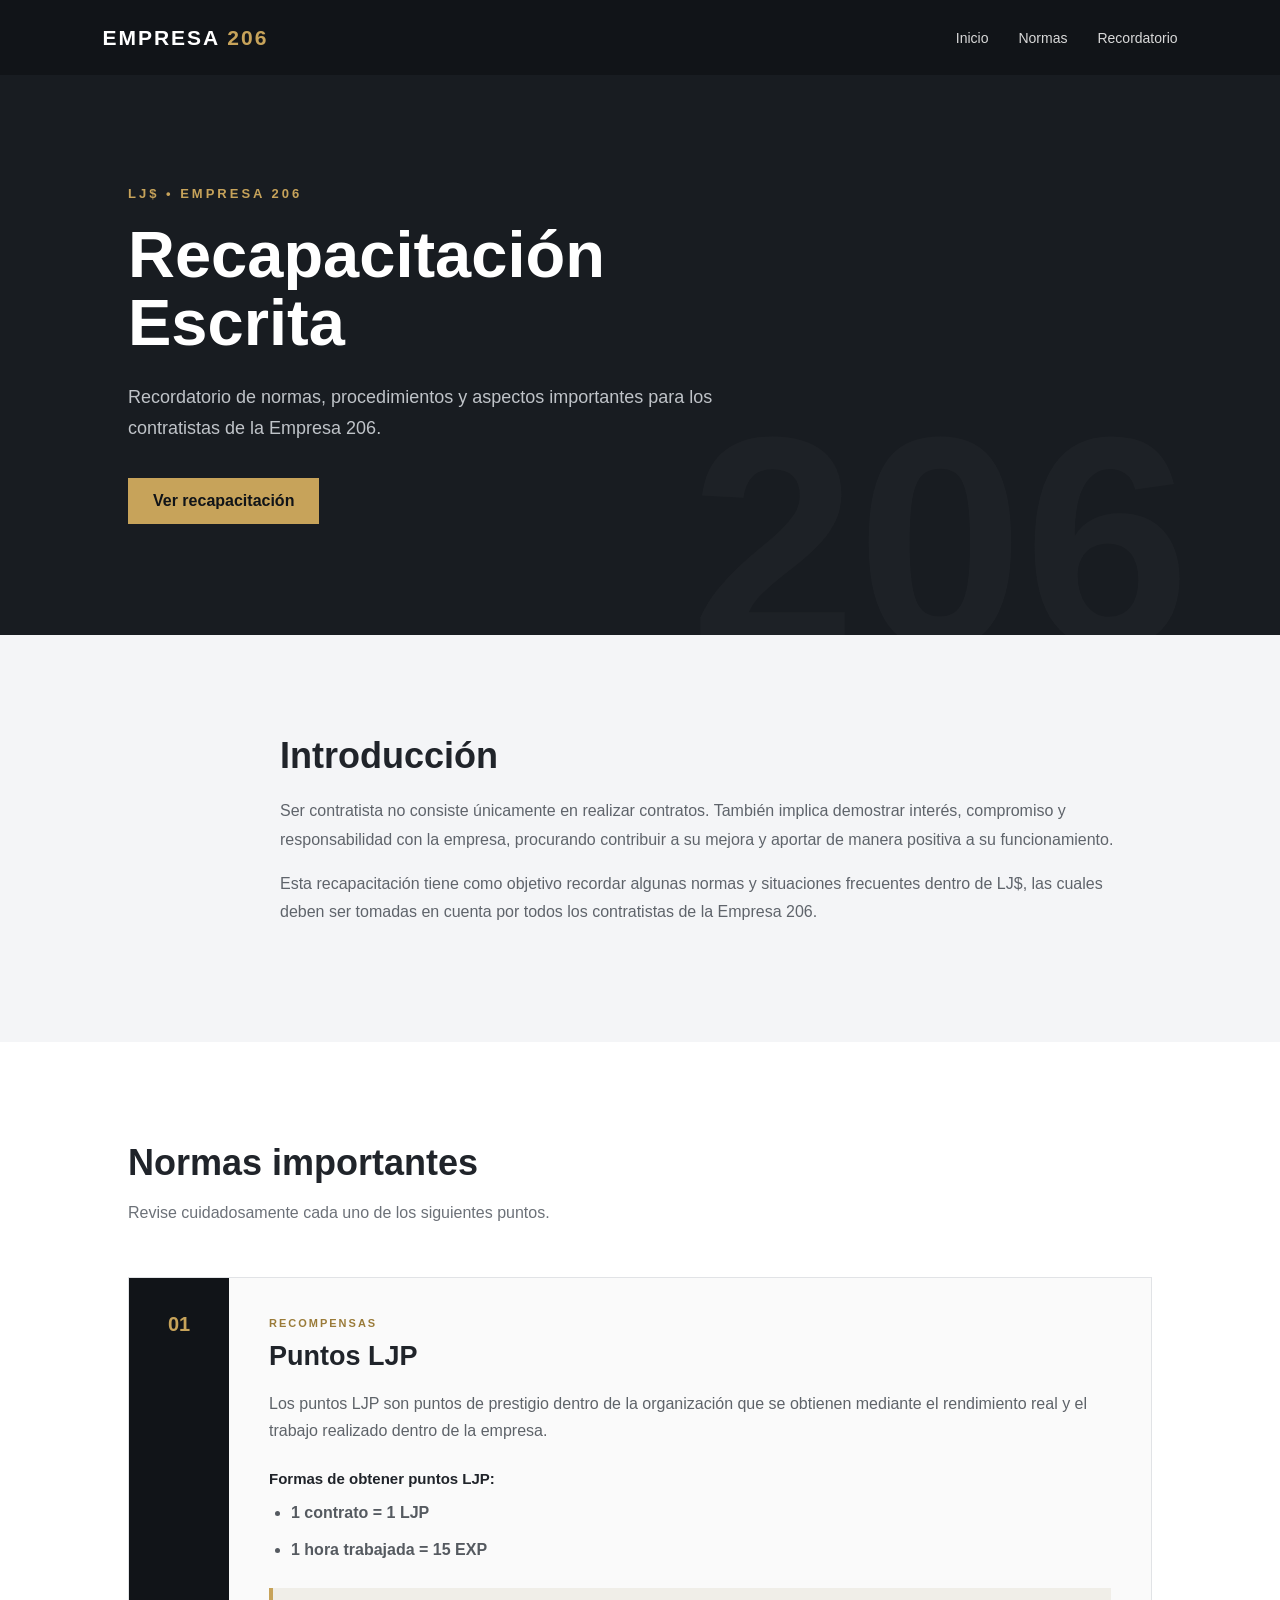
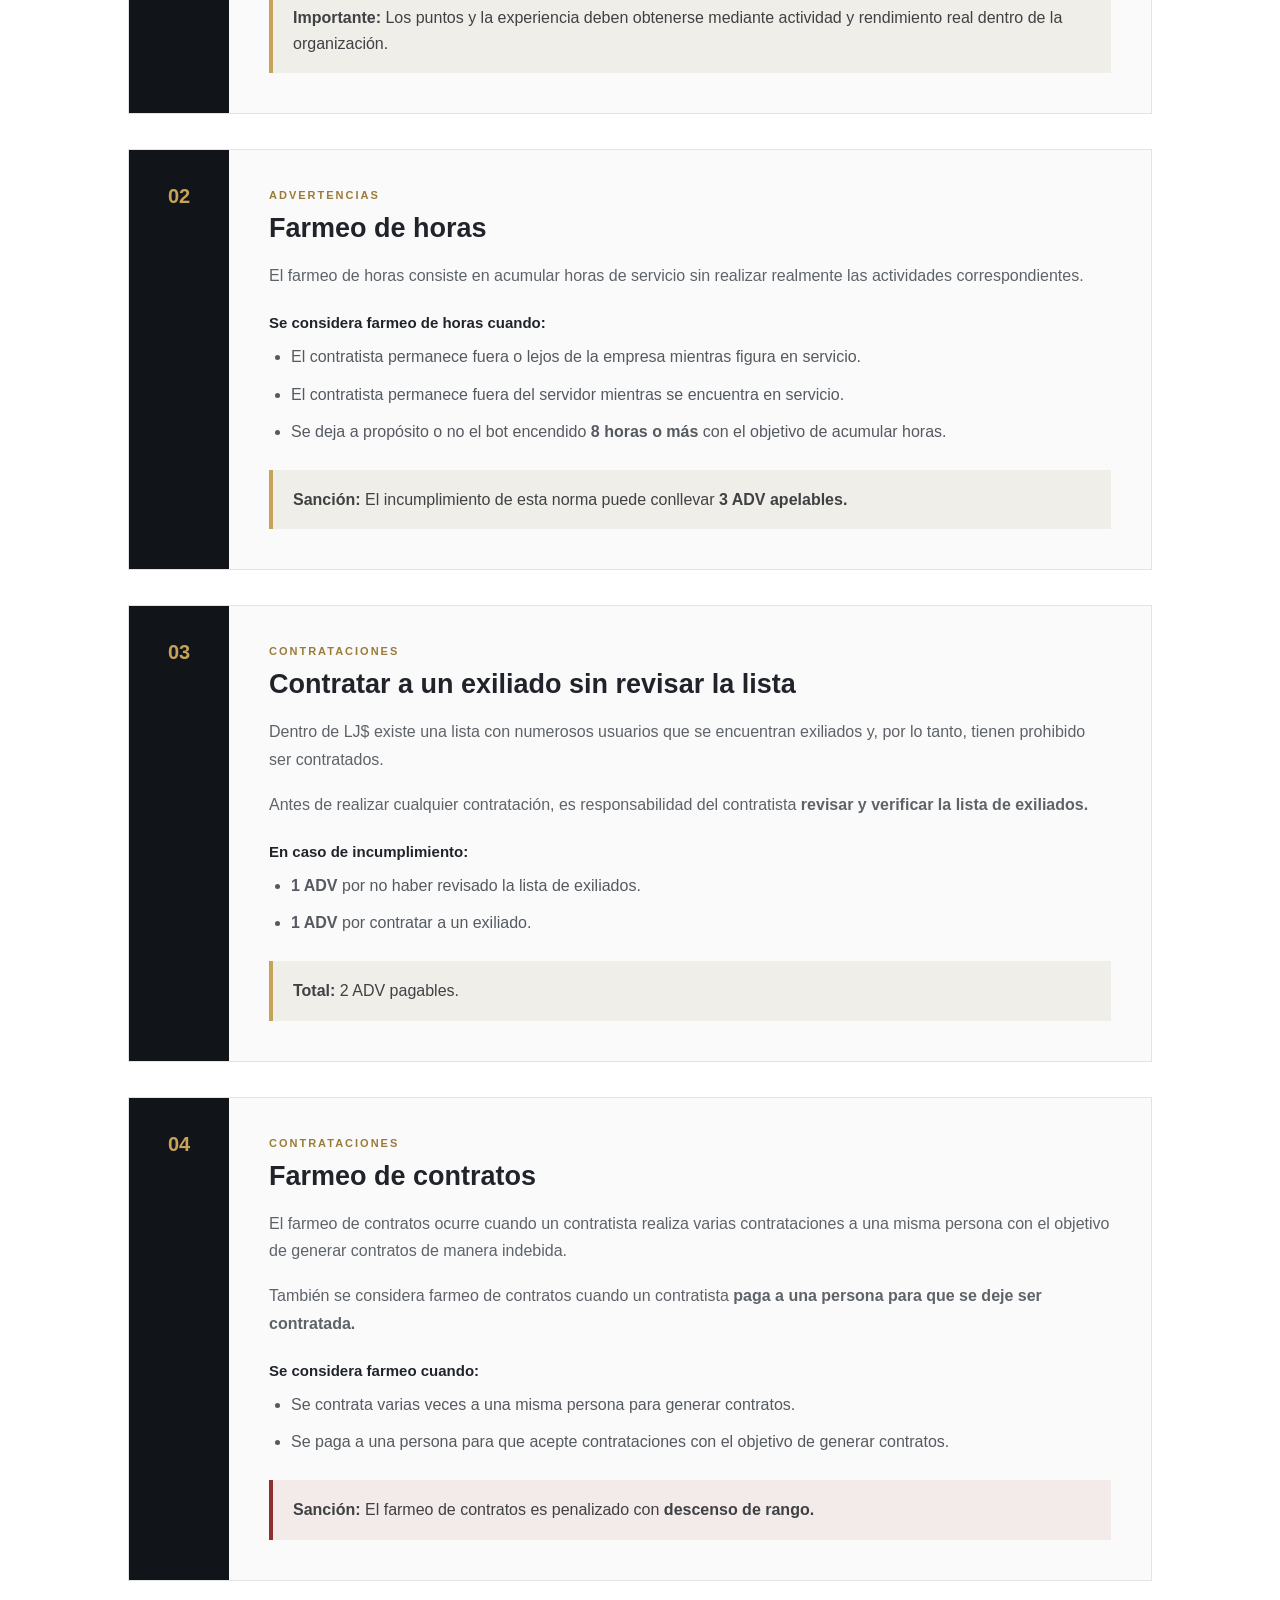
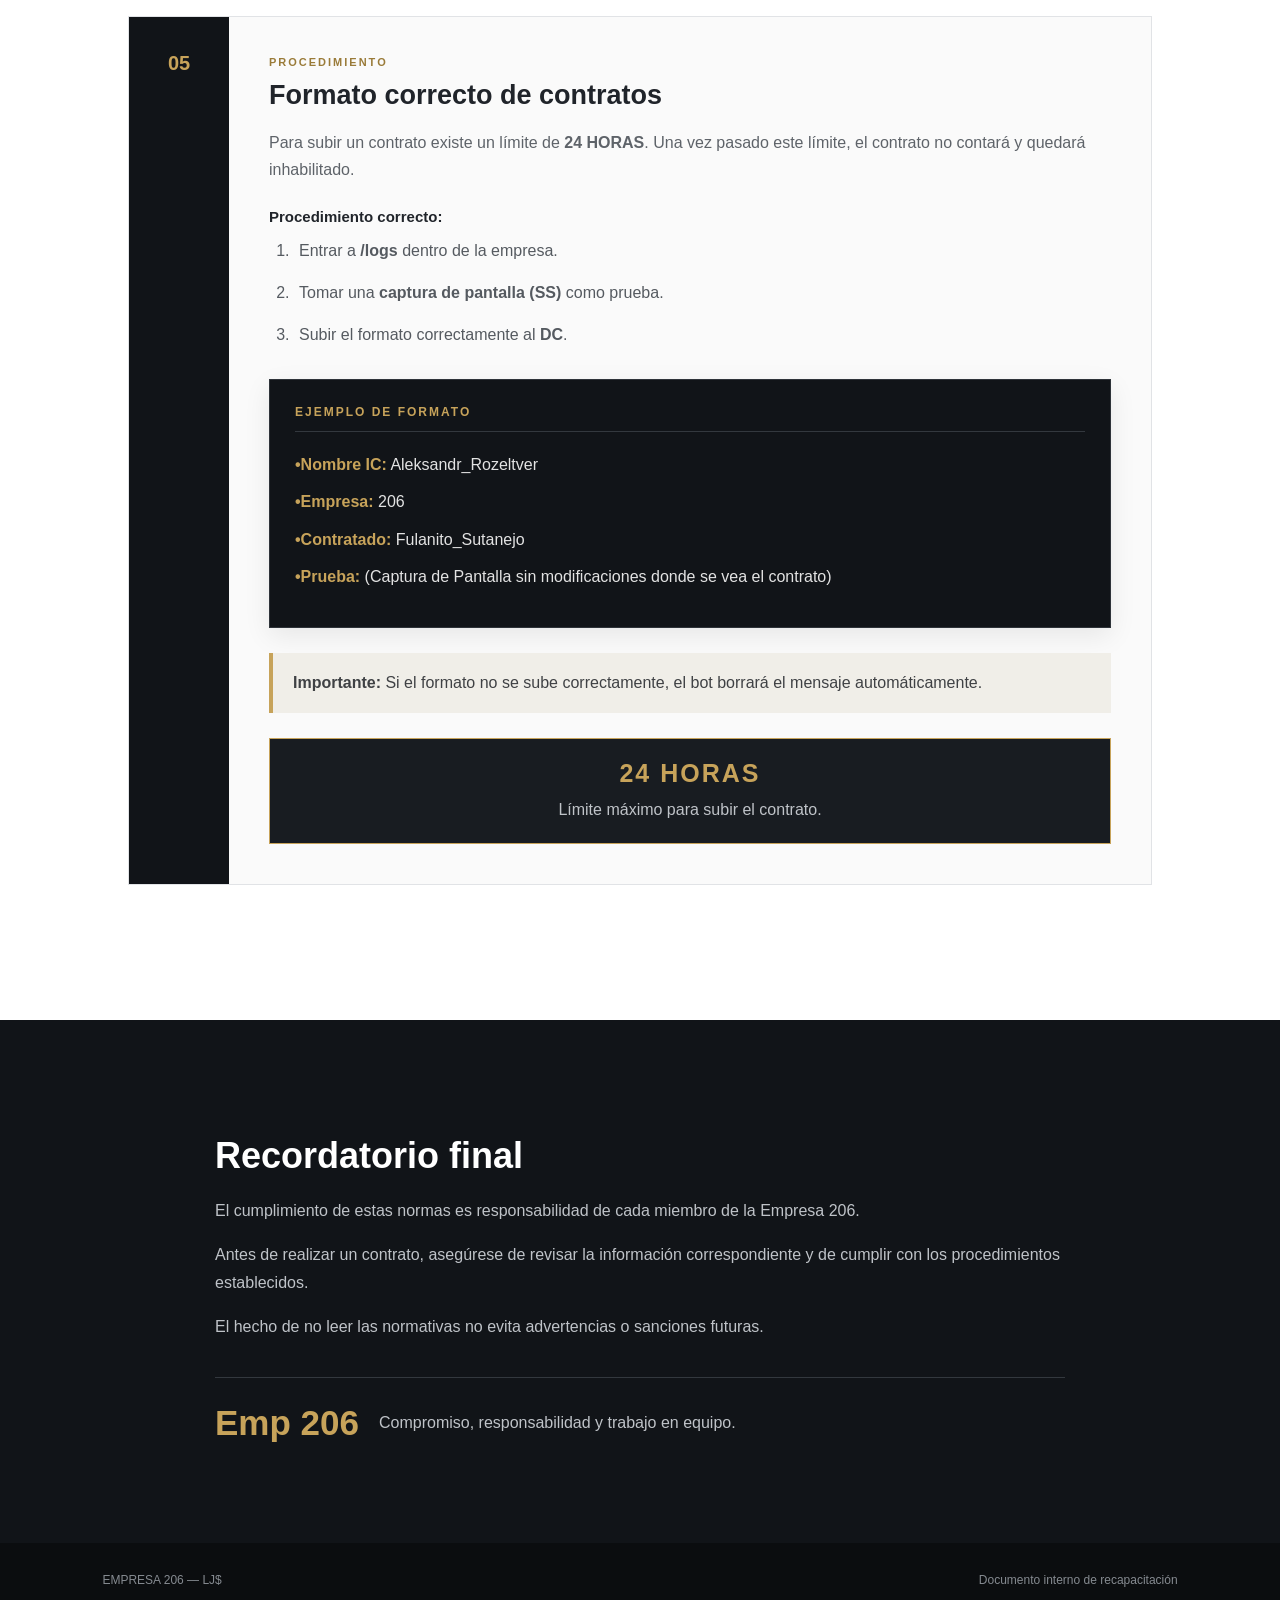
==== commit dd32f70b: "Update index.html" ====
--- a/index.html
+++ b/index.html
@@ -452,6 +452,7 @@
 
                         <p>
                             <strong>•Prueba:</strong>
+                            (Captura de Pantalla sin modificaciones donde se vea el contrato)
                         </p>
 
                     </div>
--- a/Style.css
+++ b/Style.css
@@ -4,9 +4,11 @@
     box-sizing: border-box;
 }
 
+
 html {
     scroll-behavior: smooth;
 }
+
 
 body {
     font-family: Arial, Helvetica, sans-serif;
@@ -15,19 +17,27 @@
 }
 
 
-/* HEADER */
+
+/* =========================
+   ENCABEZADO
+========================= */
 
 header {
     height: 75px;
     background: #111418;
+
     display: flex;
     align-items: center;
     justify-content: space-between;
+
     padding: 0 8%;
+
     position: sticky;
     top: 0;
+
     z-index: 1000;
 }
+
 
 .logo {
     color: white;
@@ -36,272 +46,572 @@
     letter-spacing: 2px;
 }
 
+
 .logo span {
     color: #c7a35a;
 }
+
 
 nav {
     display: flex;
     gap: 30px;
 }
 
+
 nav a {
     color: #d9d9d9;
     text-decoration: none;
+
     font-size: 14px;
+
     transition: 0.3s;
 }
 
+
 nav a:hover {
     color: #c7a35a;
 }
 
 
-/* HERO */
+nav a.activo {
+    color: #c7a35a;
+}
+
+
+
+/* =========================
+   PORTADA
+========================= */
 
 .hero {
     min-height: 560px;
+
     background: #181c21;
+
     display: flex;
     align-items: center;
+
     padding: 80px 10%;
+
     position: relative;
     overflow: hidden;
 }
 
+
 .hero::after {
     content: "206";
+
     position: absolute;
+
     right: 7%;
     bottom: -80px;
+
     font-size: 300px;
-    font-weight: bold;
+
+    font-weight: bold;
+
     color: rgba(255, 255, 255, 0.025);
 }
+
 
 .hero-contenido {
     max-width: 700px;
+
     position: relative;
+
     z-index: 2;
 }
 
+
 .etiqueta {
     color: #c7a35a;
+
     font-size: 13px;
-    font-weight: bold;
+
+    font-weight: bold;
+
     letter-spacing: 3px;
+
     margin-bottom: 20px;
 }
+
 
 .hero h1 {
     color: white;
+
     font-size: 65px;
+
     line-height: 1.05;
+
     margin-bottom: 25px;
 }
+
 
 .hero p:not(.etiqueta) {
     color: #bfc3c8;
+
     font-size: 18px;
+
     line-height: 1.7;
+
     max-width: 600px;
 }
+
 
 .boton {
     display: inline-block;
+
     margin-top: 35px;
+
     background: #c7a35a;
+
     color: #111418;
+
     text-decoration: none;
+
     padding: 14px 25px;
-    font-weight: bold;
+
+    font-weight: bold;
+
     transition: 0.3s;
 }
+
 
 .boton:hover {
     background: #e0c47e;
+
     transform: translateY(-2px);
 }
 
 
-/* INTRODUCCIÓN */
+
+/* =========================
+   INTRODUCCIÓN
+========================= */
 
 .introduccion {
     max-width: 1050px;
+
     margin: auto;
+
     padding: 100px 30px;
+
     display: grid;
+
     grid-template-columns: 100px 1fr;
+
     gap: 35px;
 }
 
+
 .numero {
     color: #c7a35a;
+
     font-size: 15px;
-    font-weight: bold;
+
+    font-weight: bold;
+
     letter-spacing: 2px;
 }
+
 
 .introduccion h2,
 .titulo-seccion h2,
 .recordatorio h2 {
     font-size: 36px;
+
     margin-bottom: 20px;
 }
+
 
 .introduccion p:not(.numero) {
     color: #5f646b;
+
     font-size: 16px;
+
     line-height: 1.8;
+
     margin-bottom: 15px;
 }
 
 
-/* NORMAS */
+
+/* =========================
+   NORMAS
+========================= */
 
 .normas {
     background: white;
+
     padding: 100px 10%;
 }
+
 
 .titulo-seccion {
     max-width: 1050px;
+
     margin: auto;
+
     margin-bottom: 55px;
 }
+
 
 .titulo-seccion > p:last-child {
     color: #6c7178;
 }
 
+
+
+/* =========================
+   TARJETAS DE NORMAS
+========================= */
+
 .norma {
     max-width: 1050px;
+
     margin: 0 auto 35px;
+
     border: 1px solid #e1e3e6;
+
     background: #fafafa;
+
     display: grid;
+
     grid-template-columns: 100px 1fr;
+
     transition: 0.3s;
 }
+
 
 .norma:hover {
     transform: translateY(-3px);
-    box-shadow: 0 10px 30px rgba(0, 0, 0, 0.06);
-}
+
+    box-shadow:
+        0 10px 30px rgba(0, 0, 0, 0.06);
+}
+
 
 .numero-norma {
     background: #111418;
-    color: #c7a35a;
+
+    color: #c7a35a;
+
     display: flex;
+
     justify-content: center;
+
     align-items: flex-start;
+
     padding-top: 35px;
+
     font-size: 20px;
-    font-weight: bold;
-}
+
+    font-weight: bold;
+}
+
 
 .contenido-norma {
     padding: 35px 40px 40px;
 }
 
+
 .categoria {
     color: #9a7b39;
+
     font-size: 11px;
-    font-weight: bold;
+
+    font-weight: bold;
+
     letter-spacing: 2px;
 }
+
 
 .contenido-norma h3 {
     font-size: 27px;
+
     margin: 10px 0 18px;
 }
+
 
 .contenido-norma p {
     color: #5e6369;
+
     line-height: 1.7;
+
     margin-bottom: 18px;
 }
+
 
 .contenido-norma h4 {
     margin: 25px 0 12px;
+
     font-size: 15px;
 }
+
 
 .contenido-norma ul {
     padding-left: 22px;
 }
 
+
 .contenido-norma li {
     color: #555a60;
+
     line-height: 1.7;
+
     margin-bottom: 10px;
 }
+
+
+
+/* =========================
+   LISTA DE PASOS
+========================= */
+
+.pasos {
+    padding-left: 25px !important;
+
+    counter-reset: pasos;
+}
+
+
+.pasos li {
+    padding-left: 5px;
+
+    margin-bottom: 15px;
+}
+
+
+
+/* =========================
+   CAJA DE SANCIÓN
+========================= */
 
 .sancion {
     margin-top: 25px;
+
     padding: 17px 20px;
+
     border-left: 4px solid #c7a35a;
+
     background: #f0eee8;
+
     color: #3f4144;
-}
-
-
-/* RECORDATORIO */
+
+    line-height: 1.6;
+}
+
+
+.sancion-roja {
+    border-left-color: #8f2f2f;
+
+    background: #f3eaea;
+}
+
+
+
+/* =========================
+   FORMATO DE CONTRATO
+========================= */
+
+.formato {
+    margin-top: 30px;
+
+    padding: 25px;
+
+    background: #111418;
+
+    border: 1px solid #2e3339;
+
+    box-shadow:
+        0 8px 25px rgba(0, 0, 0, 0.08);
+}
+
+
+.formato-titulo {
+    color: #c7a35a;
+
+    font-size: 12px;
+
+    font-weight: bold;
+
+    letter-spacing: 2px;
+
+    margin-bottom: 20px;
+
+    padding-bottom: 12px;
+
+    border-bottom: 1px solid #33383e;
+}
+
+
+.formato p {
+    color: #e3e3e3;
+
+    margin-bottom: 12px;
+
+    line-height: 1.6;
+}
+
+
+.formato strong {
+    color: #c7a35a;
+}
+
+
+
+/* =========================
+   LÍMITE DE 24 HORAS
+========================= */
+
+.limite {
+    margin-top: 25px;
+
+    padding: 20px;
+
+    background: #181c21;
+
+    border: 1px solid #c7a35a;
+
+    text-align: center;
+}
+
+
+.limite span {
+    display: block;
+
+    color: #c7a35a;
+
+    font-size: 25px;
+
+    font-weight: bold;
+
+    letter-spacing: 2px;
+
+    margin-bottom: 8px;
+}
+
+
+.limite p {
+    color: #bfc3c8;
+
+    margin: 0;
+}
+
+
+
+/* =========================
+   RECORDATORIO
+========================= */
 
 .recordatorio {
     background: #111418;
+
     padding: 100px 30px;
+
     color: white;
 }
+
 
 .recordatorio-contenido {
     max-width: 850px;
+
     margin: auto;
 }
+
 
 .recordatorio h2 {
     margin-top: 12px;
 }
 
+
 .recordatorio p {
     color: #bfc3c8;
+
     line-height: 1.8;
+
     margin-bottom: 15px;
 }
+
 
 .mensaje {
     margin-top: 35px;
+
     border-top: 1px solid #33383e;
+
     padding-top: 25px;
+
     display: flex;
+
     align-items: center;
+
     gap: 20px;
 }
 
+
 .mensaje span {
     color: #c7a35a;
+
     font-size: 35px;
-    font-weight: bold;
-}
+
+    font-weight: bold;
+}
+
 
 .mensaje p {
     margin: 0;
 }
 
 
-/* FOOTER */
+
+/* =========================
+   PIE DE PÁGINA
+========================= */
 
 footer {
     background: #0b0d0f;
+
     color: #858a90;
+
     padding: 30px 8%;
+
     display: flex;
+
     justify-content: space-between;
+
     font-size: 12px;
 }
 
 
-/* RESPONSIVE */
+
+/* =========================
+   ANIMACIONES
+========================= */
+
+.introduccion,
+.norma,
+.recordatorio {
+    opacity: 0;
+
+    transform: translateY(25px);
+
+    transition:
+        opacity 0.7s ease,
+        transform 0.7s ease;
+}
+
+
+.mostrar {
+    opacity: 1;
+
+    transform: translateY(0);
+}
+
+
+
+/* =========================
+   RESPONSIVE
+========================= */
 
 @media (max-width: 700px) {
 
@@ -309,46 +619,65 @@
         padding: 0 20px;
     }
 
+
     nav {
         gap: 12px;
     }
 
+
     nav a {
         font-size: 12px;
     }
 
+
     .hero {
         padding: 70px 25px;
     }
 
+
     .hero h1 {
         font-size: 45px;
     }
 
+
     .introduccion {
         grid-template-columns: 1fr;
+
         padding: 70px 25px;
     }
+
 
     .normas {
         padding: 70px 20px;
     }
 
+
     .norma {
         grid-template-columns: 1fr;
     }
 
+
     .numero-norma {
         padding: 15px;
+
         justify-content: flex-start;
     }
+
 
     .contenido-norma {
         padding: 30px 25px;
     }
 
+
+    .formato {
+        padding: 20px;
+    }
+
+
     footer {
         flex-direction: column;
+
         gap: 10px;
     }
-}+
+}
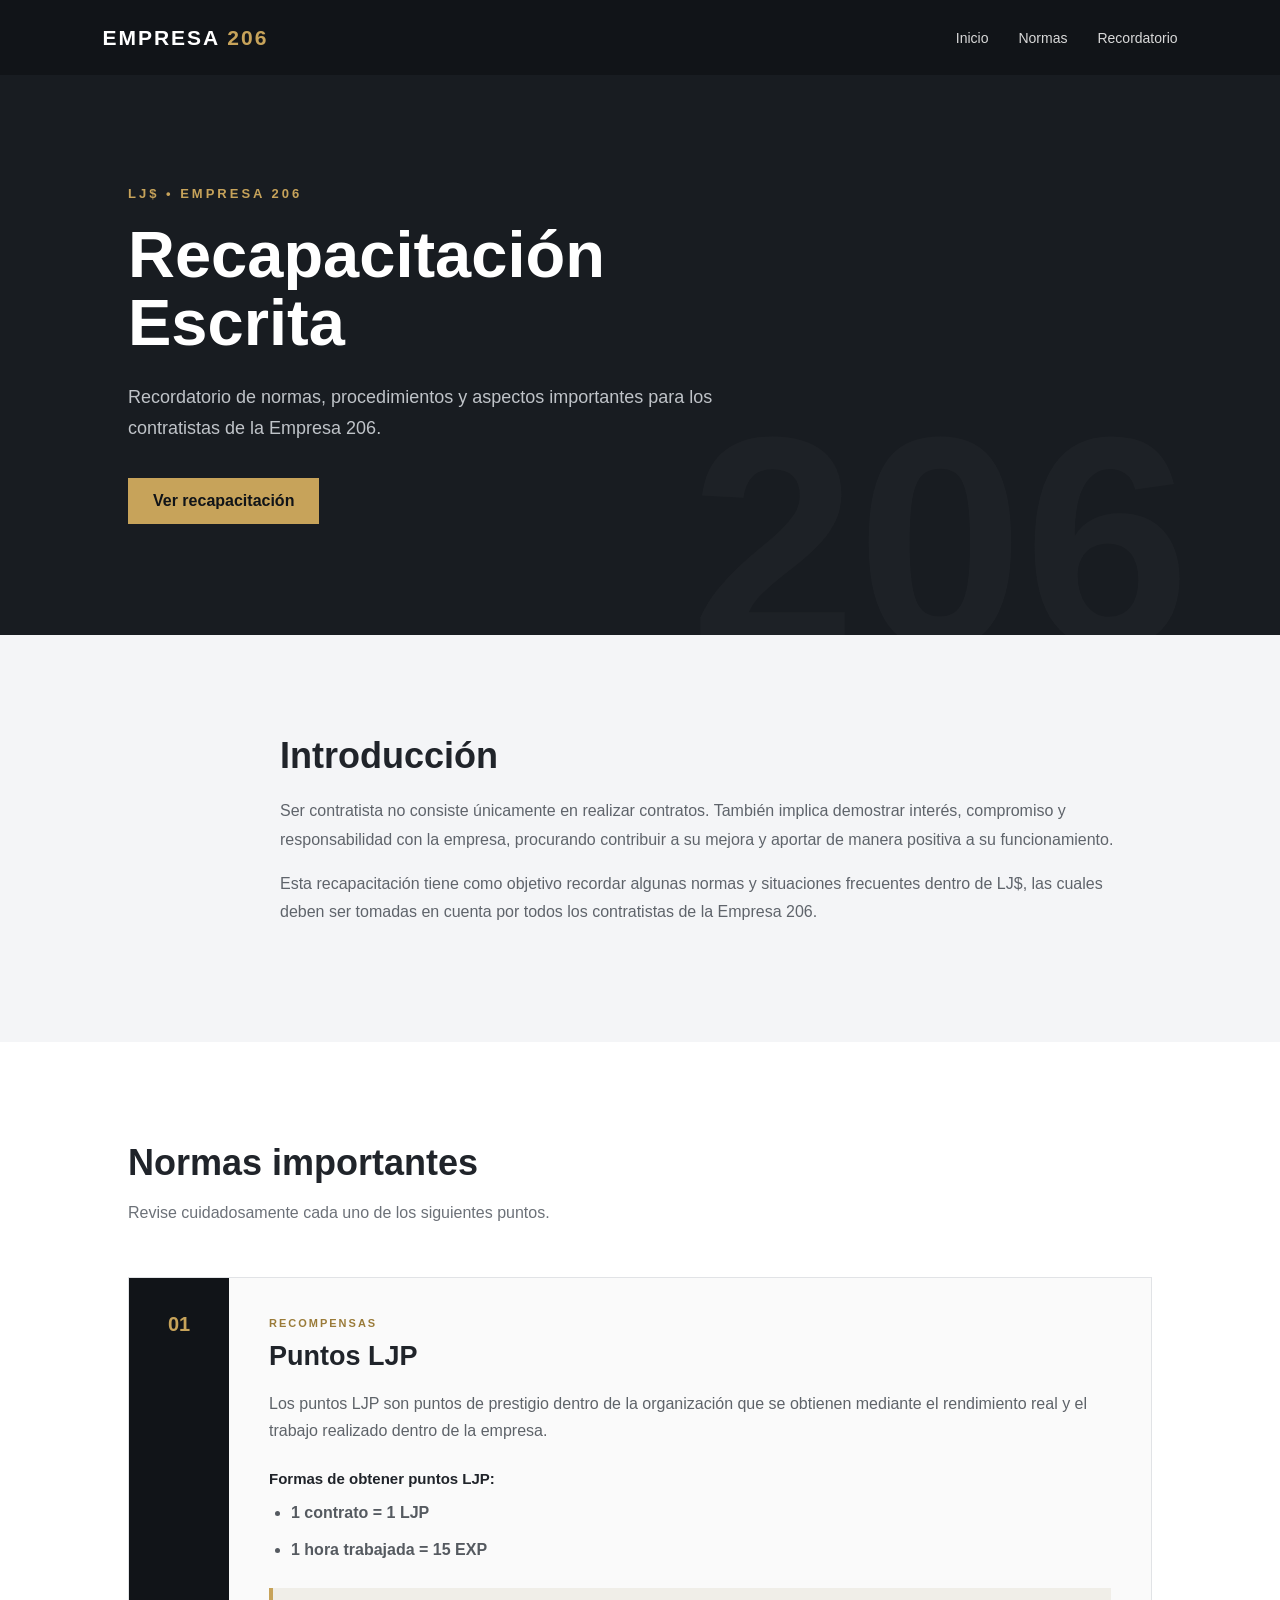
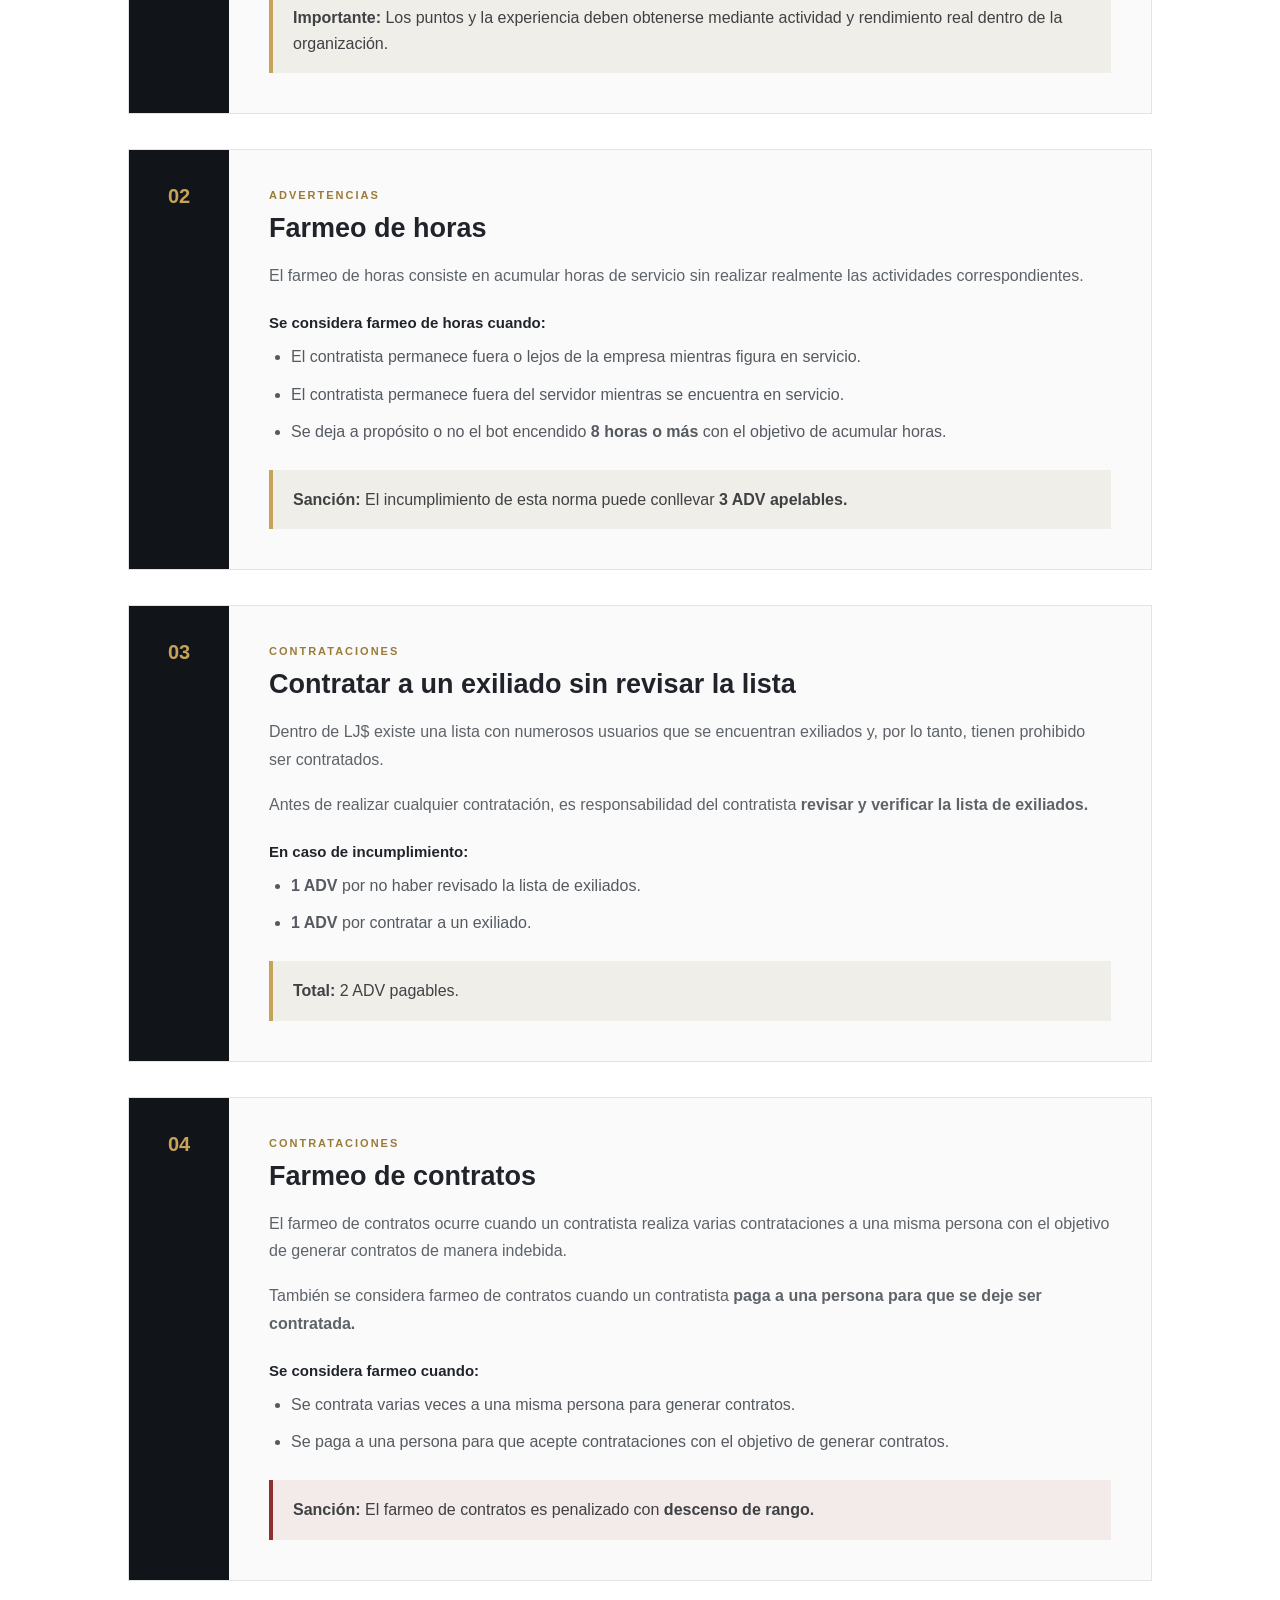
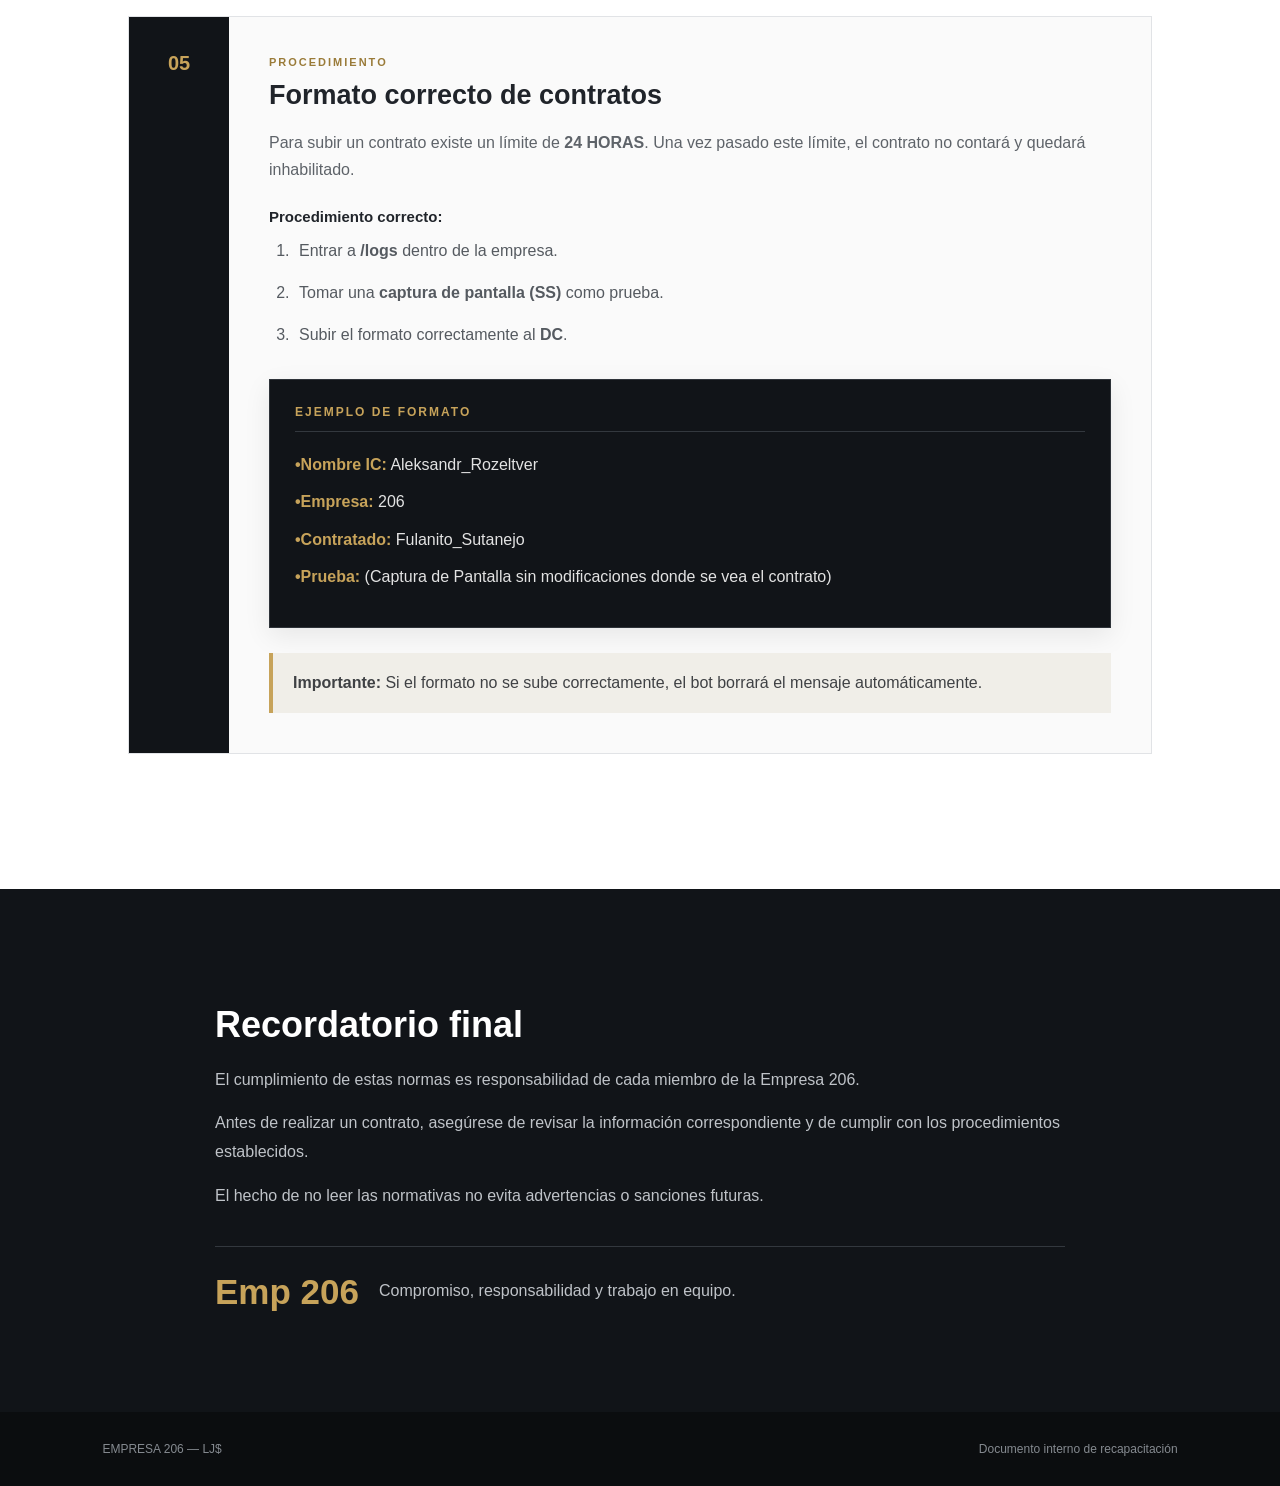
==== commit 085509b1: "Update index.html" ====
--- a/index.html
+++ b/index.html
@@ -466,18 +466,6 @@
 
                     </div>
 
-                    <div class="limite">
-
-                        <span>
-                            24 HORAS
-                        </span>
-
-                        <p>
-                            Límite máximo para subir el contrato.
-                        </p>
-
-                    </div>
-
                 </div>
 
             </article>
